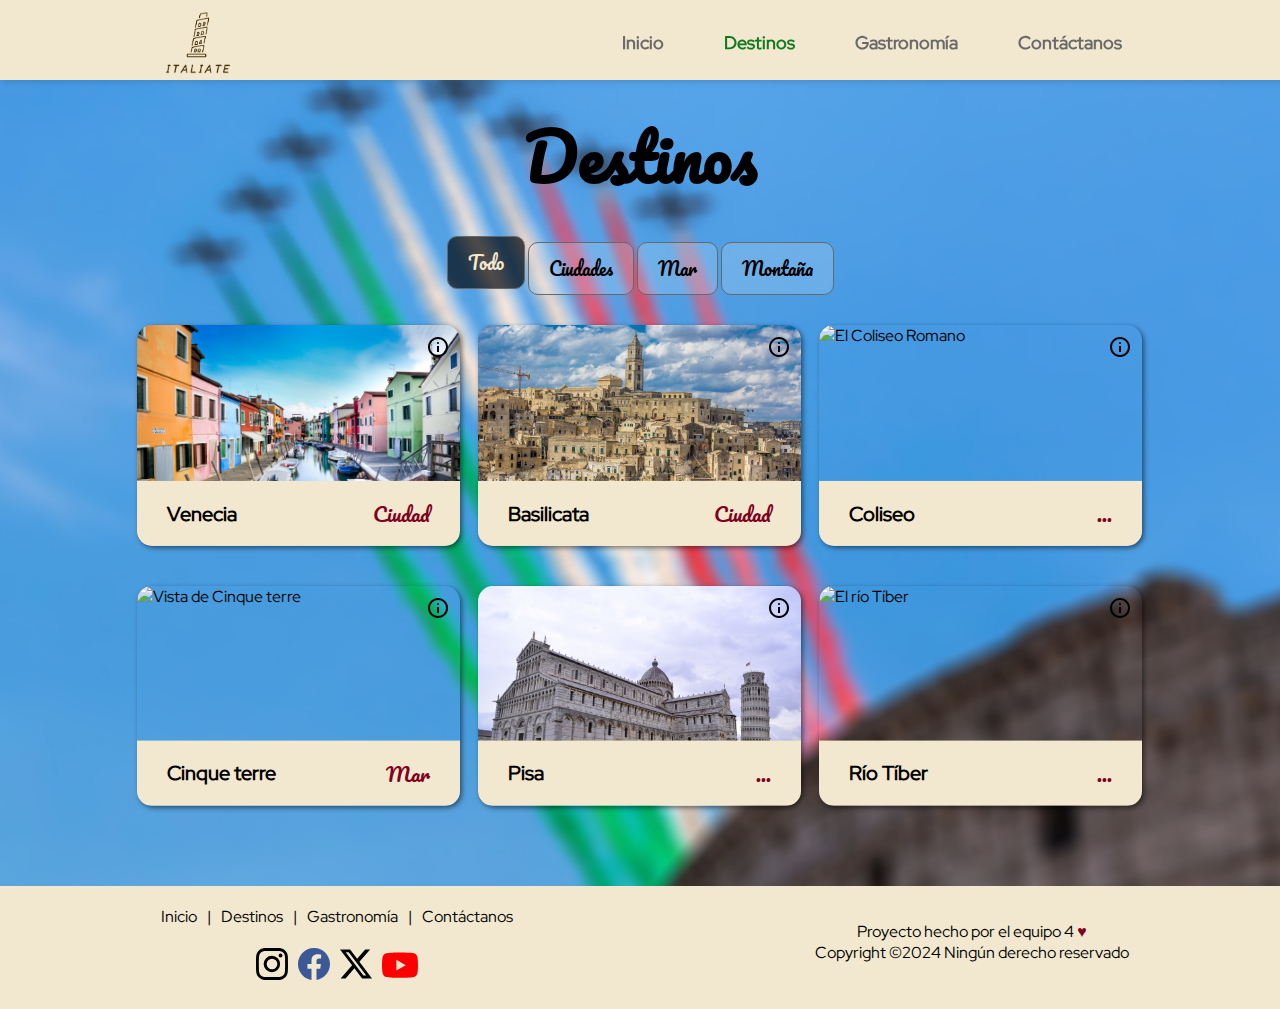
==== pages/destinos.html @ 214d36ff "Destinos" ====
<!DOCTYPE html>
<html lang="en">
<head>
    <meta charset="UTF-8">
    <meta name="viewport" content="width=device-width, initial-scale=1.0">
    <link rel="shortcut icon" href="../resources/images/logo-ico.png" type="image/x-icon">
    <title>Destinos</title>
    <link rel="stylesheet" href="../resources/css/nav.css">
    <link rel="stylesheet" href="../resources/css/footer.css">
    <link rel="stylesheet" href="../resources/css/destinos.css">
</head>
<body>

    <!--Barra de navegación-->

    <header>
      <nav>
          <!--Barra de navegación en pantallas pequeñas-->
          <ul class="barraLateral">
              <li onclick=ocultarBarraLateral()>
                  <a href="#">
                      <svg
                      xmlns="http://www.w3.org/2000/svg"
                      height="32px"
                      viewBox="0 -960 960 960"
                      width="32px">
                      <path d="m256-200-56-56 224-224-224-224 56-56 224 224 224-224 56 56-224 224 224 224-56   56-224-224-224 224Z"/>
                      </svg>
                  </a>
              </li>
              <li><a href="../index.html">Inicio</a></li>
              <li><a class="actual" href="#">Destinos</a></li>
              <li><a href="gastronomia.html">Gastronomía</a></li>
              <li><a href="formulario.html">Contáctanos</a></li>
          </ul>
          <!--Barra de navegación en pantallas grandes-->
          <ul class="barraSuperior">
          <li><img src="../resources/images/logo.png" alt="Logo"></li>
          <li class="ocultarResponsive"><a href="../index.html">Inicio</a></li>
          <li class="ocultarResponsive"><a class="actual" href="#">Destinos</a></li>
          <li class="ocultarResponsive"><a href="gastronomia.html">Gastronomía</a></li>
          <li class="ocultarResponsive"><a href="formulario.html">Contáctanos</a></li>
          <li class="botonMenuNav" onclick=mostrarBarraLateral()>
              <a href="#">
                  <svg
                      xmlns="http://www.w3.org/2000/svg"
                      height="32px"
                      viewBox="0 -960 960 960"
                      width="32px">
                      <path d="M120-240v-80h720v80H120Zm0-200v-80h720v80H120Zm0-200v-80h720v80H120Z"/>
                  </svg>
              </a>
          </li>
          </ul>
      </nav>
    </header>

    <!--Destinos main-->

    <main>
        <article>
        <h1>Destinos</h1>
            <!--Filtros para las tarjetas de los destinos-->
            <ol class="filtros">
                <li>
                    <button id="todo" class="selected">Todo</button>
                </li>
                <li>
                    <button id="ciudad">Ciudades</button>
                </li>
                <li>
                    <button id="mar">Mar</button>
                </li>
                <li>
                    <button id="montana">Montaña</button>
                </li>
            </ol>
            <!--Todas las tarjetas de destino-->
            <ul class="cartas">
                <!--Cada li es el contenido de una carta entera y todas siguen el mismo funcionamiento-->
                <li class="todo ciudad">
                    <div class="carta">
                        <!--Es la imagen de la carta-->
                        <img class="fondo" src="../resources/images/venecia.jpg" alt="Foto de una calle de venecia" />
                        <!--Es el icono de informacion que se encuentra en la carta-->
                        <img class="infoIndicador" src="/resources/images/svg/info.svg" alt="">
                        <!--
                        Este div es el mas importante de la carta, contiene la parte visible e invisible.
                        La parte visible muestra el nombre, la identidad de la carta (es una ciudad) y el boton para mostrar el modal (el boton del modal aunque este en el apartado visible esta oculto hasta que se hace un hover),
                        y la parte invisible muestra la informacion de la carta, esta informacion se oculta por debajo de la carta gracias al overfow hidden, y la hace hover el contenido sube hasta cubrir la carta entera.
                        -->
                        <div class="contenido">
                            <div class="visible">
                                <h2>Venecia</h2>
                                <label class="identidad">Ciudad</label>
                                <button class="btnModal"><svg xmlns="http://www.w3.org/2000/svg" height="20px" viewBox="0 -960 960 960" width="20px"><path d="M120-120v-320h80v184l504-504H520v-80h320v320h-80v-184L256-200h184v80H120Z"/></svg></button>
                            </div>
                            <div class="invisible">
                                <p>Para muchos, Venecia es la ciudad más bella del mundo. Tiene un encanto antiguo y estremecedor que, al día de hoy, se encuentra entre las capitales mundiales de arte contemporáneo. Inmortal y misteriosa, el alma de Venecia está formada por 118 islas unidas por más de 400 puentes separados por canales que hacen las veces de carreteras marítimas, continuamente recorridas por góndolas y barcos en un constante ir y venir. Decir que abunda en tesoros artísticos es incluso irreverente: su encanto romántico e historia son absolutamente únicos.</p>
                            </div>
                        </div>
                    </div>
                </li>
                <!--Carta-->
                <li class="todo ciudad">
                    <div class="carta">
                        <img class="fondo" src="../resources/images/basilicata.jpg" alt="La Basilicata" />
                        <img class="infoIndicador" src="/resources/images/svg/info.svg" alt="">
                        <div class="contenido">
                            <div class="visible">
                                <h2>Basilicata</h2>
                                <label id="ciudad">Ciudad</label>
                                <button class="btnModal" data-id="Basilicata"><svg xmlns="http://www.w3.org/2000/svg" height="20px" viewBox="0 -960 960 960" width="20px"><path d="M120-120v-320h80v184l504-504H520v-80h320v320h-80v-184L256-200h184v80H120Z"/></svg></button>
                            </div>
                            <div class="invisible">
                                <p>Lorem ipsum dolor sit amet consectetur adipisicing elit. Asperiores, blanditiis?
                                </p>
                            </div>
                        </div>
                    </div>
                </li>
                <!--Carta-->
                <li class="todo">
                    <div class="carta">
                        <img class="fondo" src="../resources/images/anfiteatro del Coliseo.jpg" alt="El Coliseo Romano" />
                        <img class="infoIndicador" src="/resources/images/svg/info.svg" alt="">
                        <div class="contenido">
                            <div class="visible">
                                <h2>Coliseo</h2>
                                <label>...</label>
                                <button class="btnModal" data-id="Coliseo"><svg xmlns="http://www.w3.org/2000/svg" height="20px" viewBox="0 -960 960 960" width="20px"><path d="M120-120v-320h80v184l504-504H520v-80h320v320h-80v-184L256-200h184v80H120Z"/></svg></button>
                            </div>
                            <div class="invisible">
                                <p>Lorem ipsum dolor sit amet consectetur adipisicing elit. Asperiores, blanditiis?
                                </p>
                            </div>
                        </div>
                    </div>
                </li>
                <!--Carta-->
                <li class="todo mar">
                    <div class="carta">
                        <img class="fondo" src="../resources/images/manarola de cinque terre.jpg" alt="Vista de Cinque terre" />
                        <img class="infoIndicador" src="/resources/images/svg/info.svg" alt="">
                        <div class="contenido">
                            <div class="visible">
                                <h2>Cinque terre</h2>
                                <label>Mar</label>
                                <button class="btnModal" data-id="cinqueTerre"><svg xmlns="http://www.w3.org/2000/svg" height="20px" viewBox="0 -960 960 960" width="20px"><path d="M120-120v-320h80v184l504-504H520v-80h320v320h-80v-184L256-200h184v80H120Z"/></svg></button>
                            </div>
                            <div class="invisible">
                                <p>Lorem ipsum dolor sit amet consectetur adipisicing elit. Asperiores, blanditiis?
                                </p>
                            </div>
                        </div>
                    </div>
                </li>
                <!--Carta-->
                <li class="todo">
                    <div class="carta">
                        <img class="fondo" src="../resources/images/pisa.jpg" alt="La torre de Pisa" />
                        <img class="infoIndicador" src="/resources/images/svg/info.svg" alt="">
                        <div class="contenido">
                            <div class="visible">
                                <h2>Pisa</h2>
                                <label>...</label>
                                <button class="btnModal" data-id="Pisa"><svg xmlns="http://www.w3.org/2000/svg" height="20px" viewBox="0 -960 960 960" width="20px"><path d="M120-120v-320h80v184l504-504H520v-80h320v320h-80v-184L256-200h184v80H120Z"/></svg></button>
                            </div>
                            <div class="invisible">
                                <p>Lorem ipsum dolor sit amet consectetur adipisicing elit. Asperiores, blanditiis?
                                </p>
                            </div>
                        </div>
                    </div>
                </li>
                <!--Carta-->
                <li class="todo">
                    <div class="carta">
                        <img class="fondo" src="../resources/images/Vista del río Tíber en el centro de Roma Italia.jpg" alt="El río Tíber" />
                        <img class="infoIndicador" src="/resources/images/svg/info.svg" alt="">
                        <div class="contenido">
                            <div class="visible">
                                <h2>Río Tíber</h2>
                                <label>...</label>
                                <button class="btnModal" data-id="tiber"><svg xmlns="http://www.w3.org/2000/svg" height="20px" viewBox="0 -960 960 960" width="20px"><path d="M120-120v-320h80v184l504-504H520v-80h320v320h-80v-184L256-200h184v80H120Z"/></svg></button>
                            </div>
                            <div class="invisible">
                                <p>Lorem ipsum dolor sit amet consectetur adipisicing elit. Asperiores, blanditiis?
                                </p>
                            </div>
                        </div>
                    </div>
                </li>
            </ul>
        </article>
    </main>

    <!--Moodal-->

    <div id="modal">

        <!-- Contenido del modal -->
        <div class="modalContenido">
            <span class="cerrarModal">&times;</span>
            <h1 class="modalHeader"></h1>
            <br><hr><br>
            <p class="modalTexto"></p>
        </div>

    </div>

    <!--Footer-->

    <footer>
        <div class="enlaces">
            <ul>
              <li><a href="../index.html">Inicio</a></li>
              <li>|</li>
              <li><a href="#">Destinos</a></li>
              <li>|</li>
              <li><a href="gastronomia.html">Gastronomía</a></li>
              <li>|</li>
              <li><a href="formulario.html">Contáctanos</a></li>
            </ul>
            <br>
            <ul>
                <li>
                    <a href="#">
                        <img src="../resources/images/svg/instagram.svg" alt="">
                    </a>
                </li>
                <li>
                    <a href="#">
                        <img src="../resources/images/svg/facebook.svg" alt="">
                    </a>
                </li>
                <li>
                    <a href="#">
                        <img src="../resources/images/svg/x.svg" alt="">
                    </a>
                <li>
                    <a href="#">
                        <img src="../resources/images/svg/youtube.svg" alt="">
                    </a>
                </li>
              </ul>
        </div>
        <div class="info">
            <span>Proyecto hecho por el equipo 4&nbsp<span>♥</span></span>
            <span> Copyright ©2024 Ningún derecho reservado</span>
        </div>
    </footer>

    <script src="../resources/js/nav.js"></script>
    <script src="../resources/js/destinos.js"></script>
</body>
</html>
---- resources/css/nav.css ----
:root {
    --body: #696969;
    --background: #f2e8cf;
    --verde: #117A1E;
    --rojo: #800020;
  }

body {
    padding-top: 80px;
}

nav{
    min-width: 295px !important;
    position: fixed;
    top: 0;
    width: 100%;
    background-color: var(--background);
    backdrop-filter: blur(30px);
    box-shadow: 3px 3px 5px rgba(0, 0, 0, 0.1);
    padding: 0 10%;
    z-index: 100;
}

nav img{
    height: 100%;
    margin: 0 30px;
}

nav ul{
    width: 100%;
    list-style: none;
    display: flex;
    justify-content: flex-end;
    align-items: center;
}

nav li{
    height: 80px;
}

nav a{
    font-size: 18px;
    font-weight: 700;
    height: 40px;
    margin: 22px 20px 0 20px;
    padding: 0 10px;
    text-decoration: none;
    display: flex;
    align-items: center;
    text-align: center;
    color: var(--body);
    fill: var(--body);
}

nav li:first-child{
    margin-right: auto;
}

.barraSuperior a:hover {
    color: var(--rojo);
    border-bottom: solid 3px var(--rojo);
    transition: 0.15s;
}
.barraSuperior li:last-child a:hover{
    fill: var(--rojo);
    border: none;
}

.barraLateral{
    position: fixed;
    top: 0;
    right: 0;
    height: 100vh;
    width: 250px;
    z-index: 999;
    background-color: var(--background);
    backdrop-filter: blur(30px);
    box-shadow: -10px 0 10px rgba(0,0,0,0.1);
    display: none;
    flex-direction: column;
    align-items: flex-start;
    justify-content: flex-start;
}

.barraLateral li{
    width: 100%;
}

.barraLateral li:first-child a{
    margin-top: 10px;
}

.barraLateral a{
    width: 100%;
    margin: 0;
    padding-left: 20px;
}

.barraLateral li:first-child a:hover{
    fill: var(--rojo);
    border-bottom: none;
}

.barraLateral a:hover {
    color: var(--rojo);
    border-bottom: solid 3px var(--rojo);
    transition: 0.3s;
}

.actual{
    color:var(--verde);
}

.botonMenuNav{
    display: none;
}

@media(min-width: 800px) {
    .barraLateral {
        display: none !important;
    }
}

@media(max-width: 800px) {
    .ocultarResponsive{
        display: none;
    }
    .botonMenuNav{
        display: block;
    }
    nav{
        padding: 0;
    }
}

@media(max-width: 400px) {
    .barraLateral{
        width: 100%;
    }
}
---- resources/css/footer.css ----
:root {
  --body: #696969;
  --background: #f2e8cf;
  --verde: #117A1E;
  --rojo: #800020;
}

footer {
  min-width: 295px !important;
  display: grid;
  grid-template-columns: auto auto;
  bottom: 0;
  width: 100%;
  padding-top: 20px;
  padding-bottom: 20px;
  background-color: var(--background);
  font-size: 16px;
}

footer .enlaces ul{
  list-style: none;
  width: 100%;
    list-style: none;
    display: flex;
    justify-content: center;
}

footer .enlaces li{
  margin-left: 10px;
}

footer .enlaces a{
  text-decoration: none;
  color: black;
}

footer .info {
  margin-top: 15px;
}

footer .info span {
  display: flex;
  justify-content: center;
}

footer span span {
  color: var(--rojo);
}

@media(max-width: 800px) {
  footer {
    grid-template-columns: auto;
  }
}

@media(max-width: 400px) {
  footer {
    font-size: 12px;
  }
}
---- resources/css/destinos.css ----
@font-face {
    font-family: "Red Hat";
    src: url(../font/RedHatDisplay.ttf);
  }
  @font-face {
    font-family: "Pacifico";
    src: url(../font/Pacifico-Regular.ttf);
  }
  
  * {
    margin: 0;
    padding: 0;
    box-sizing: border-box;
    font-family: "Red Hat";
  }
  
  body {
    min-height: 100vh;
  }
  
  main {
  background-image: url(../images/img1-Desenfocado.jpg);
  background-position: center;
  background-size: cover;
  background-repeat: no-repeat;
  background-attachment: fixed;
  }
  
  article {
    width: 1440px; /* 1440px es el comun conocido como Pantalla de tamaño "L" */
    margin: auto;
    padding-bottom: 40px;
  }
  
  article h1{
      padding-top: 20px;
      text-align: center;
      font-size: 4rem;
      font-family: "Pacifico", "Red Hat";
  }
  
  .filtros {
    text-align: center;
    margin: 30px 0 30px 0;
  }
  
  .filtros * {
    display: inline-block;
  }
  
  .filtros button {
    padding: 10px 20px;
    background-color: transparent;
    border: 1px solid var(--body);
    border-radius: 10px;
    font-size: 18px;
    cursor: pointer;
    transition: all 0.1s;
    color: black;
    background-color: rgba(255, 255, 255, 0.178);
    font-family: "Pacifico", "Red Hat";
  }
  
  .filtros button:hover {
    background-color: rgba(0, 0, 0, 0.671);
    color: var(--background);
    transform: translateY(-6px);
  }
  
  .filtros .selected {
    background-color: rgba(0, 0, 0, 0.671);
    color: var(--background);
    transform: translateY(-6px);
  }
  
  
  
  .cartas {
    display: grid;
    grid-template-columns: 25% 25% 25% 25%;
    list-style: none;
  }
  
  .cartas li {
    margin: 0 auto;
    margin-bottom: 40px;
    width: 95%;
  }
  
  
  .carta {
    position: relative;
    display: block;
    height: 100%;
    width: 100%;
    border-radius: 15px;
    text-decoration: none;
    box-shadow: 2px 2px 5px rgba(0, 0, 0, 0.5);
  
    /* gracias a esto si algo sale del area de la carta no se ve */
    overflow: hidden;
  }
  
  .carta .fondo {
    width: 100%;
    height: auto;
  }
  
  .carta .infoIndicador {
    position: absolute;
    top: 10px;
    right: 10px;
  }
  .carta .contenido {
    position: absolute;
    bottom: 0;
    left: 0;
    height: 100%;
    right: 0;
    border-radius: 15px;
    background-color: var(--background);
  
    /*
    mueve el 100% del contenido por debajo de la carta
    gracias a que su padre .carta tiene el overflow en hidden
    el contenido no se podra ver por que esta fuera del area
    de la carta
     */
    transform: translateY(100%);
    transition: 0.3s ease-in-out;
  }
  
  .visible {
    position: relative;
    justify-content: space-between;
    display: flex;
    align-items: center;
    width: 100%;
    padding: 15px 30px;
    background-color: var(--background);
  
    /*
    la clase .contenido la habia ocultado por debajo de la carta
    y esto ha hecho que todo sus hijos se oculten al salir del area de su padre
    entonces tanto la clase .visible como la clase .invisible quedan ocultas,
    pero gracias a este transform hago que el contenido de la clase
    .visible vuelva a subir hasta verse el 100 de su contenido
    */
    transform: translateY(-100%);
  
    /*
    la transicion al quitar el hover es mas lenta que en clase .invisible
    por lo cual la animacion dura mas, dandole asi ese efecto de rebote
    */
    transition: 0.6s;
  }
  
  .visible h2 {
    width: 75%;
    text-align: left;
    font-size: 20px;
  }
  
  .visible label{
    width: 25%;
    text-align: right;
    font-size: 20px;
    border: none;
    color: var(--rojo);
    font-family: "Pacifico", "Red Hat";
  }
  /*
  El boton de la clase .visible se oculta por defeto
  pues solo quiero que este se vea cuando estamos en hover
  */
  .visible button{
    display: none;
    background-color: transparent;
    border: transparent;
    fill: var(--body);
    transform: translateY(2px);
    transition: 0.3s;
  }
  
  /*
  En hover mueve la parte del contenido que todavia esta por debajo de la carta
  y la que ya esta visible dentro de la carta, hasta lo mas alto de la carta
  y asi poder ver la clase .contenido al completo
   */
  .carta:hover .contenido {
    transform: translateY(0);
  }
  .carta:hover .visible {
    transform: translateY(0);
    padding: 15px 30px 10px 30px;
    border-radius: 15px;
  
    /*
    Como en hover la velocidad de transicion es la misma
    al subir el contenido no hace la animacion de rebotar
    */
    transition: 0.3s ease-in-out;
  }
  
  
  /*
  En hover oculta el label y muestra el boton y viceversa
  */
  .carta:hover .visible label{
    display: none;
  }
  .carta:hover .visible button{
    display: block;
  }
  .carta .visible button:hover{
    cursor: pointer;
    fill: var(--rojo);
  }
  
  /*
  gracias a este div (invisible) podemos ver un scrollbar
  pues el overflow hace su funcion teniendo en cuenta
  que su padre "contenido" tiene una posicion abosulta
  con una altura fija
  */
  .invisible {
    top: 0;
    max-height: 70%;
    margin-right: 10px;
    overflow: auto;
  }
  
  .invisible p {
    padding: 0 10px 0 33px;
    text-align: justify;
    font-size: 16px;
  }
  
  /* Barra de desplazamiento de dentro de las cartas */
  .invisible::-webkit-scrollbar {
    width: 6px;
    background: rgba(0, 0, 0, 0.305);
    border-radius: 50px;
  }
  .invisible::-webkit-scrollbar-thumb {
    background: var(--body);
    border-radius: 50px;
  }
  
  
  
  /* MODAL */
  /*
  El fondo del modal, esto se hace que se vea mas oscura la pagina
  para darle mas enfasis al modal
  */
  #modal {
    display: none; /*oculto el modal por defecto */
    position: fixed;
    z-index: 999; /* Para que el modal siempre este por encima de todo */
    left: 0;
    top: 0;
    width: 100%;
    height: 100%;
    background-color: rgba(0, 0, 0, 0.6);
  }
  
  /* contenido del modal */
  .modalContenido {
    background-color: var(--background);
    margin: 15px auto;
    padding: 20px;
    border: 1px solid #888;
    width: 1024px;
    border-radius: 20px;
    font-size: 22px;
    height: 95%;
    overflow: hidden;
  }
  
  #modal hr{
    height: 1px;
    background-color: var(--body);
    border: solid 2px var(--body);
    border-radius: 25px;
  }
  
  .modalTexto{
    cursor: default;
    overflow: auto;
    height: 85%;
  }
  
  /* Barra de desplazamiento del modal */
  .modalTexto::-webkit-scrollbar {
    width: 6px;
    background: rgba(0, 0, 0, 0.305);
    border-radius: 50px;
  }
  .modalTexto::-webkit-scrollbar-thumb {
    background: var(--body);
    border-radius: 50px;
  }
  
  .cerrarModal{
    color: var(--body);
    float: right;
    font-size: 50px;
    font-weight: bold;
  }
  
  .cerrarModal:hover {
    color: var(--rojo);
    text-decoration: none;
    cursor: pointer;
  }
  
  /*
  1440px es el comun conocido como Pantalla de tamaño "L" (Monitor)
  1024px -> "M"
  768px -> Tablet
  425px -> Movil de tamaño "L"
  375px -> Movil "M"
  320px -> Movil "S"
  
  PC "M"
  cuando la ventana baja de 1440px cambia el area del contenido a 1024px
  para que corresponda a un diseño responsive correspondiente a una patalla "M"
  */
  @media(max-width: 1440px) {
    article {
      width: 1024px;
    }
    .cartas {
      grid-template-columns: 33.3% 33.3% 33.3%;
    }
  }
  
  /* Tablet */
  @media(max-width: 1024px) {
    article {
      width: 768px;
    }
    .filtros button {
      font-size: 14px;
    }
    .visible {
      padding: 5px 20px;
    }
    .visible h2 {
      width: 65%;
      font-size: 16px;
    }
    .visible label {
      width: 35%;
      font-size: 16px;
    }
    .carta:hover .visible {
      padding: 5px 20px 5px 20px;
    }
    .invisible p {
      padding: 0 10px 0 20px;
      font-size: 12px;
    }
    .modalContenido {
      width: 768px;
    }
  }
  
  /* Movil L */
  @media(max-width: 768px) {
    article {
      width: 425px;
    }
    .cartas {
      grid-template-columns: 100%;
      margin-top: 40px;
    }
    .cartas li {
      margin-bottom: 15px;
    }
    .carta:hover .visible {
      padding: 10px 20px 10px 20px;
    }
    .invisible {
      max-height: 79%;
    }
    .modalContenido {
      width: 95%;
    }
  }
  
  /* Movil M */
  @media(max-width: 425px) {
    article {
      width: 375px;
    }
    .cartas {
      margin-top: 50px;
    }
    .invisible {
      max-height: 76%;
    }
  }
  
  /* Movil S */
  @media(max-width: 375px) {
    article {
      width: 320px;
    }
    .filtros button {
      padding: 5px 10px;
      font-size: 12px;
    }
    .cartas {
      margin-top: 30px;
    }
    .invisible {
      max-height: 73%;
    }
  }
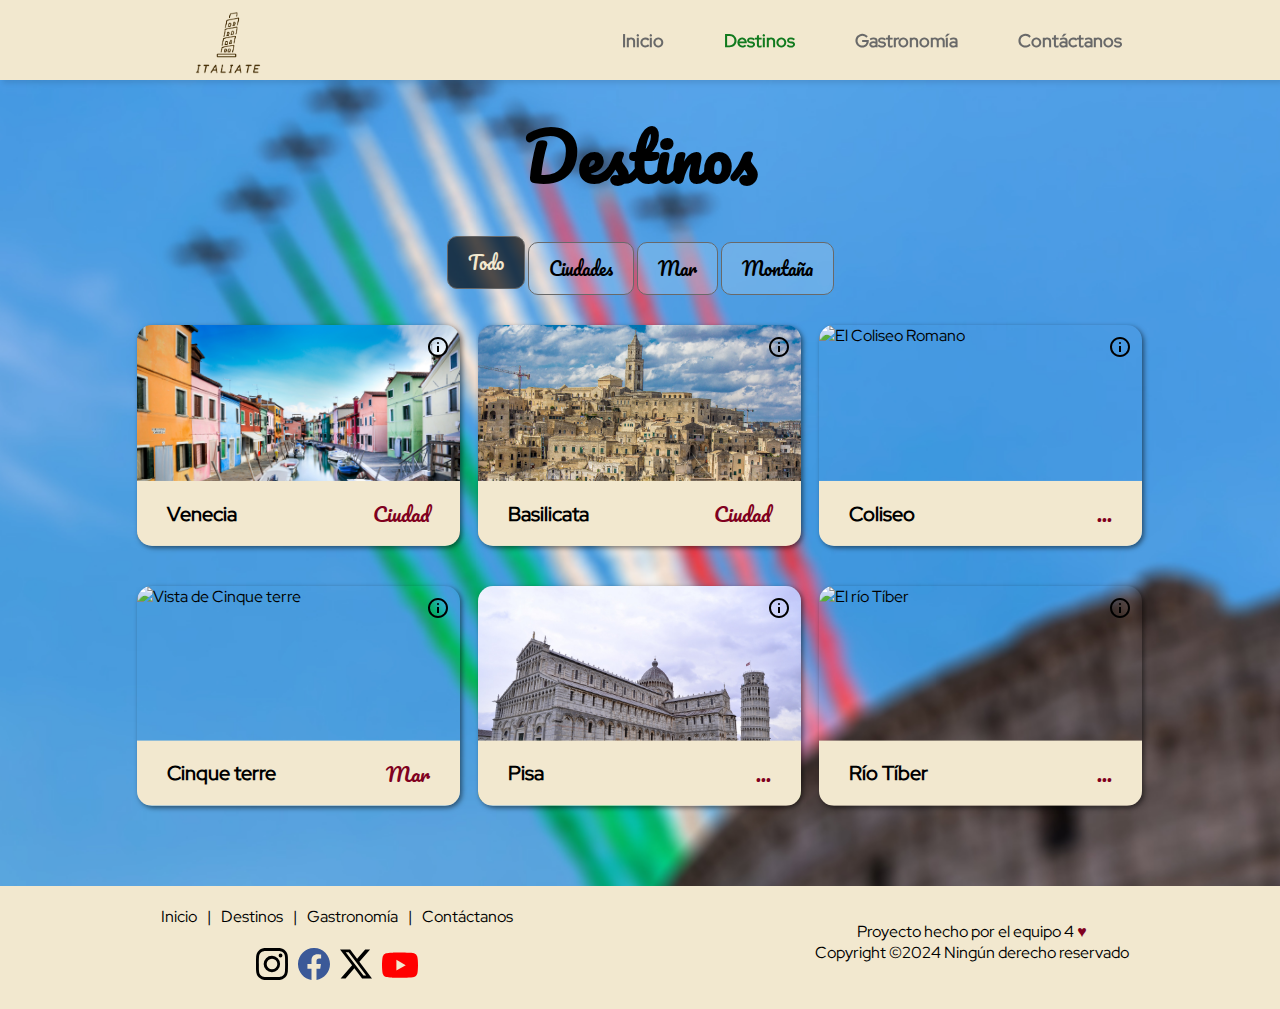
==== commit 46897265: "Carrusel cambio, logo del nav con link, ajuste de formulario" ====
--- a/pages/destinos.html
+++ b/pages/destinos.html
@@ -35,7 +35,7 @@
           </ul>
           <!--Barra de navegación en pantallas grandes-->
           <ul class="barraSuperior">
-          <li><img src="../resources/images/logo.png" alt="Logo"></li>
+          <li><a class="actual" href="../index.html"><img src="../resources/images/logo.png" alt="Logo"></a></li>
           <li class="ocultarResponsive"><a href="../index.html">Inicio</a></li>
           <li class="ocultarResponsive"><a class="actual" href="#">Destinos</a></li>
           <li class="ocultarResponsive"><a href="gastronomia.html">Gastronomía</a></li>
--- a/resources/css/nav.css
+++ b/resources/css/nav.css
@@ -55,11 +55,18 @@
 nav li:first-child{
     margin-right: auto;
 }
+nav li a:first-child{
+    margin-top: 0;
+    height: 100%;
+}
 
 .barraSuperior a:hover {
     color: var(--rojo);
     border-bottom: solid 3px var(--rojo);
     transition: 0.15s;
+}
+.barraSuperior li:first-child a:hover{
+    border-bottom: none;
 }
 .barraSuperior li:last-child a:hover{
     fill: var(--rojo);
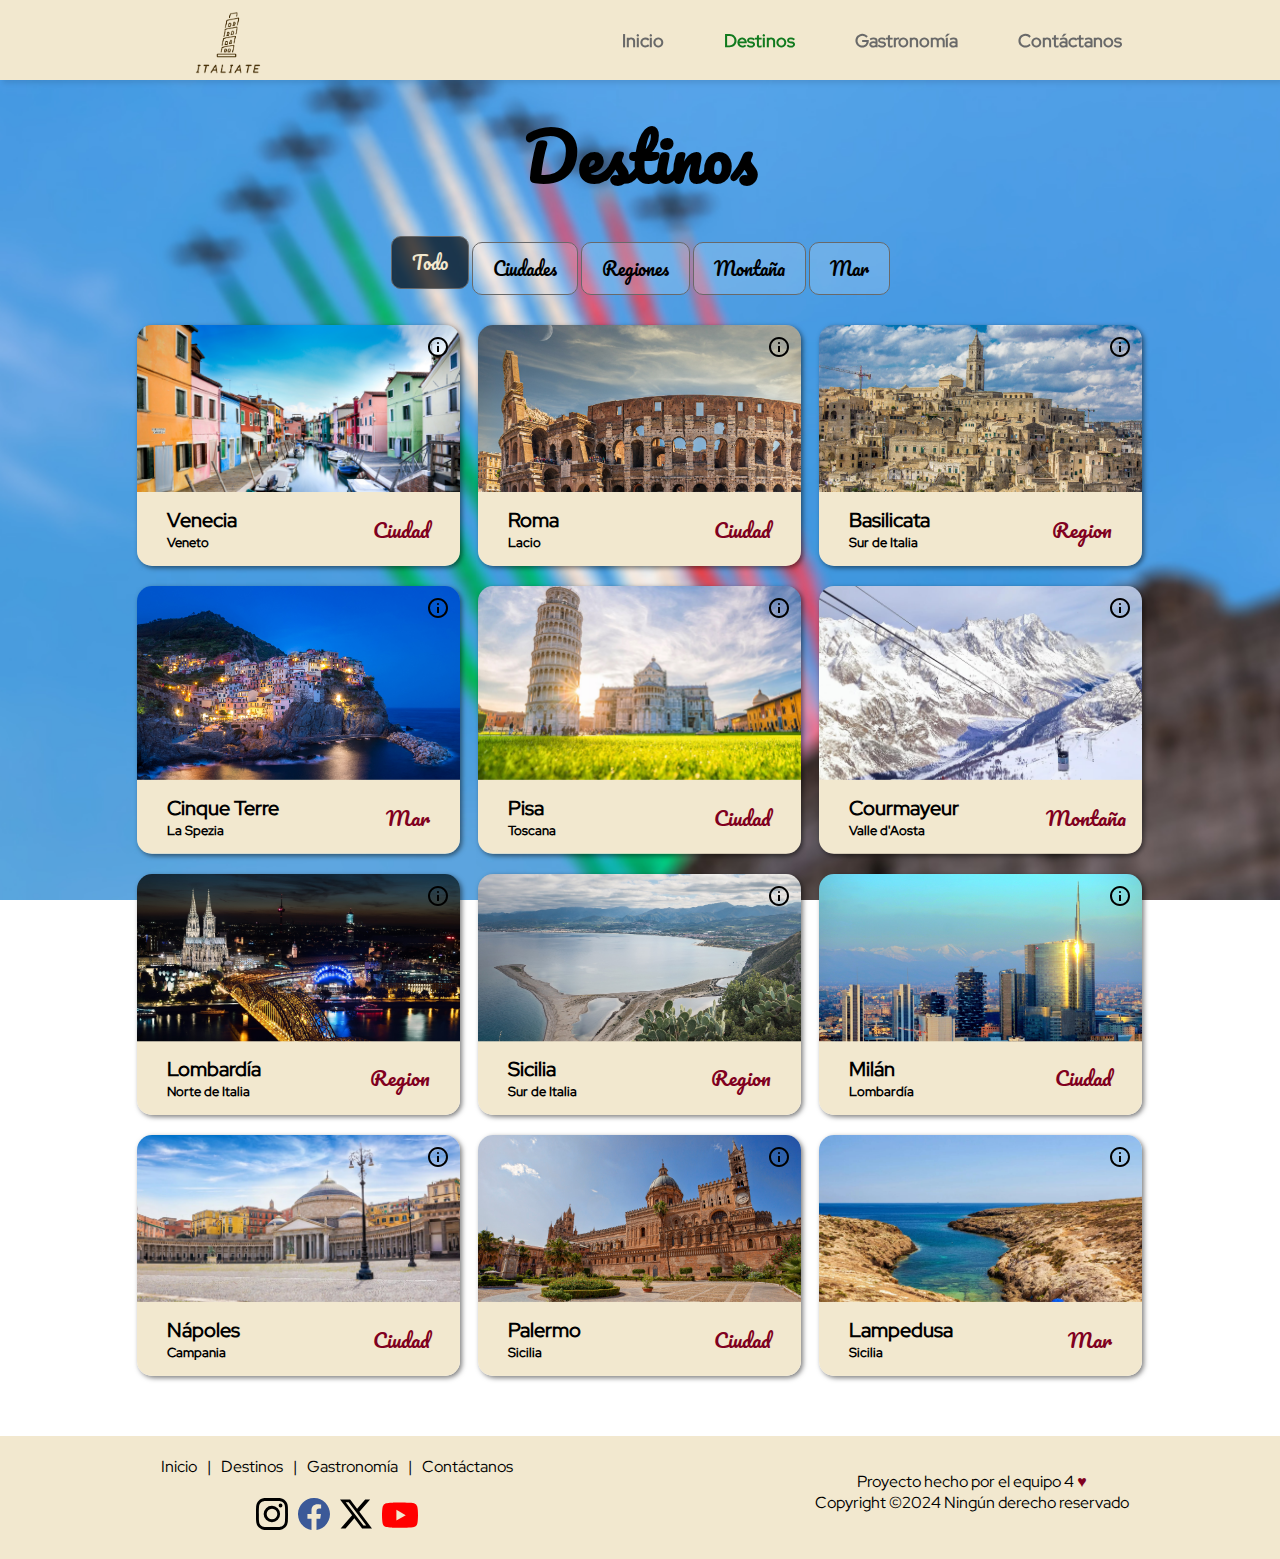
==== commit 7716e7ef: "Destinos, imagenes ordenadas" ====
--- a/pages/destinos.html
+++ b/pages/destinos.html
@@ -3,7 +3,7 @@
 <head>
     <meta charset="UTF-8">
     <meta name="viewport" content="width=device-width, initial-scale=1.0">
-    <link rel="shortcut icon" href="../resources/images/logo-ico.png" type="image/x-icon">
+    <link rel="shortcut icon" href="../resources/images/logo/logo-ico.png" type="image/x-icon">
     <title>Destinos</title>
     <link rel="stylesheet" href="../resources/css/nav.css">
     <link rel="stylesheet" href="../resources/css/footer.css">
@@ -35,7 +35,7 @@
           </ul>
           <!--Barra de navegación en pantallas grandes-->
           <ul class="barraSuperior">
-          <li><a class="actual" href="../index.html"><img src="../resources/images/logo.png" alt="Logo"></a></li>
+          <li><a class="actual" href="../index.html"><img src="../resources/images/logo/logo.png" alt="Logo"></a></li>
           <li class="ocultarResponsive"><a href="../index.html">Inicio</a></li>
           <li class="ocultarResponsive"><a class="actual" href="#">Destinos</a></li>
           <li class="ocultarResponsive"><a href="gastronomia.html">Gastronomía</a></li>
@@ -69,10 +69,13 @@
                     <button id="ciudad">Ciudades</button>
                 </li>
                 <li>
+                    <button id="region">Regiones</button>
+                </li>
+                <li>
+                    <button id="montana">Montaña</button>
+                </li>
+                <li>
                     <button id="mar">Mar</button>
-                </li>
-                <li>
-                    <button id="montana">Montaña</button>
                 </li>
             </ol>
             <!--Todas las tarjetas de destino-->
@@ -81,7 +84,7 @@
                 <li class="todo ciudad">
                     <div class="carta">
                         <!--Es la imagen de la carta-->
-                        <img class="fondo" src="../resources/images/venecia.jpg" alt="Foto de una calle de venecia" />
+                        <img class="fondo" src="../resources/images/destinos/venecia.jpg" alt="Foto de una calle de venecia" />
                         <!--Es el icono de informacion que se encuentra en la carta-->
                         <img class="infoIndicador" src="/resources/images/svg/info.svg" alt="">
                         <!--
@@ -91,47 +94,47 @@
                         -->
                         <div class="contenido">
                             <div class="visible">
-                                <h2>Venecia</h2>
-                                <label class="identidad">Ciudad</label>
+                                <label class="lugar"><h2>Venecia</h2> <h5>Veneto</h5></label>
+                                <label class="tipo">Ciudad</label>
                                 <button class="btnModal"><svg xmlns="http://www.w3.org/2000/svg" height="20px" viewBox="0 -960 960 960" width="20px"><path d="M120-120v-320h80v184l504-504H520v-80h320v320h-80v-184L256-200h184v80H120Z"/></svg></button>
                             </div>
                             <div class="invisible">
-                                <p>Para muchos, Venecia es la ciudad más bella del mundo. Tiene un encanto antiguo y estremecedor que, al día de hoy, se encuentra entre las capitales mundiales de arte contemporáneo. Inmortal y misteriosa, el alma de Venecia está formada por 118 islas unidas por más de 400 puentes separados por canales que hacen las veces de carreteras marítimas, continuamente recorridas por góndolas y barcos en un constante ir y venir. Decir que abunda en tesoros artísticos es incluso irreverente: su encanto romántico e historia son absolutamente únicos.</p>
-                            </div>
-                        </div>
-                    </div>
-                </li>
-                <!--Carta-->
-                <li class="todo ciudad">
-                    <div class="carta">
-                        <img class="fondo" src="../resources/images/basilicata.jpg" alt="La Basilicata" />
-                        <img class="infoIndicador" src="/resources/images/svg/info.svg" alt="">
-                        <div class="contenido">
-                            <div class="visible">
-                                <h2>Basilicata</h2>
-                                <label id="ciudad">Ciudad</label>
+                                <p>Para muchos, Venecia es la ciudad más bella del mundo. Tiene un encanto antiguo y estremecedor que, al día de hoy, se encuentra entre las capitales mundiales de arte contemporáneo.<br><br>Inmortal y misteriosa, el alma de Venecia está formada por 118 islas unidas por más de 400 puentes separados por canales que hacen las veces de carreteras marítimas, continuamente recorridas por góndolas y barcos en un constante ir y venir. Decir que abunda en tesoros artísticos es incluso irreverente: su encanto romántico e historia son absolutamente únicos.</p>
+                            </div>
+                        </div>
+                    </div>
+                </li>
+                <!--Carta-->
+                <li class="todo ciudad">
+                    <div class="carta">
+                        <img class="fondo" src="../resources/images/destinos/roma.jpg" alt="El Coliseo Romano" />
+                        <img class="infoIndicador" src="/resources/images/svg/info.svg" alt="">
+                        <div class="contenido">
+                            <div class="visible">
+                                <label class="lugar"><h2>Roma</h2> <h5>Lacio</h5></label>
+                                <label class="tipo">Ciudad</label>
+                                <button class="btnModal" data-id="Coliseo"><svg xmlns="http://www.w3.org/2000/svg" height="20px" viewBox="0 -960 960 960" width="20px"><path d="M120-120v-320h80v184l504-504H520v-80h320v320h-80v-184L256-200h184v80H120Z"/></svg></button>
+                            </div>
+                            <div class="invisible">
+                                <p>Que tiene sus años, sí, pero los lleva bien: después de todo, Roma es la Ciudad Eterna.<br><br>Caminar por las calles de Roma es caminar por la Historia. Se trata de uno de los destinos turísticos más populares del mundo, que permite, por no decir que impone, incesantes descubrimientos, gracias a la inmensidad de su patrimonio artístico. De hecho, alberga dos capitales en una sola ciudad: la capital italiana y la sede del Papa en el Vaticano, destino de peregrinación universal en la Piazza San Pietro.
+                                </p>
+                            </div>
+                        </div>
+                    </div>
+                </li>
+                <!--Carta-->
+                <li class="todo region">
+                    <div class="carta">
+                        <img class="fondo" src="../resources/images/destinos/basilicata.jpg" alt="La Basilicata" />
+                        <img class="infoIndicador" src="/resources/images/svg/info.svg" alt="">
+                        <div class="contenido">
+                            <div class="visible">
+                                <label class="lugar"><h2>Basilicata</h2><h5>Sur de Italia</h5></label>
+                                <label class="tipo">Region</label>
                                 <button class="btnModal" data-id="Basilicata"><svg xmlns="http://www.w3.org/2000/svg" height="20px" viewBox="0 -960 960 960" width="20px"><path d="M120-120v-320h80v184l504-504H520v-80h320v320h-80v-184L256-200h184v80H120Z"/></svg></button>
                             </div>
                             <div class="invisible">
-                                <p>Lorem ipsum dolor sit amet consectetur adipisicing elit. Asperiores, blanditiis?
-                                </p>
-                            </div>
-                        </div>
-                    </div>
-                </li>
-                <!--Carta-->
-                <li class="todo">
-                    <div class="carta">
-                        <img class="fondo" src="../resources/images/anfiteatro del Coliseo.jpg" alt="El Coliseo Romano" />
-                        <img class="infoIndicador" src="/resources/images/svg/info.svg" alt="">
-                        <div class="contenido">
-                            <div class="visible">
-                                <h2>Coliseo</h2>
-                                <label>...</label>
-                                <button class="btnModal" data-id="Coliseo"><svg xmlns="http://www.w3.org/2000/svg" height="20px" viewBox="0 -960 960 960" width="20px"><path d="M120-120v-320h80v184l504-504H520v-80h320v320h-80v-184L256-200h184v80H120Z"/></svg></button>
-                            </div>
-                            <div class="invisible">
-                                <p>Lorem ipsum dolor sit amet consectetur adipisicing elit. Asperiores, blanditiis?
+                                <p>Basilicata, una región de orígenes antiguos, suspendida entre dos mares y con montañas de gran belleza.<br><br>Basilicata es una región donde el paso del hombre ha dejado importantes huellas desde la prehistoria. Con el antiguo nombre de "Lucania", está enriquecida por un increíble patrimonio artístico. Por no hablar de su panorama nunca aburrido, que va desde las Dolomitas lucanas hasta el Parque del Pollino, pasando por dos mares.
                                 </p>
                             </div>
                         </div>
@@ -140,52 +143,160 @@
                 <!--Carta-->
                 <li class="todo mar">
                     <div class="carta">
-                        <img class="fondo" src="../resources/images/manarola de cinque terre.jpg" alt="Vista de Cinque terre" />
-                        <img class="infoIndicador" src="/resources/images/svg/info.svg" alt="">
-                        <div class="contenido">
-                            <div class="visible">
-                                <h2>Cinque terre</h2>
-                                <label>Mar</label>
+                        <img class="fondo" src="../resources/images/destinos/manarola de cinque terre.jpg" alt="Vista de Cinque terre" />
+                        <img class="infoIndicador" src="/resources/images/svg/info.svg" alt="">
+                        <div class="contenido">
+                            <div class="visible">
+                                <label class="lugar"><h2>Cinque&nbsp;Terre</h2> <h5>La Spezia</h5></label>
+                                <label class="tipo">Mar</label>
                                 <button class="btnModal" data-id="cinqueTerre"><svg xmlns="http://www.w3.org/2000/svg" height="20px" viewBox="0 -960 960 960" width="20px"><path d="M120-120v-320h80v184l504-504H520v-80h320v320h-80v-184L256-200h184v80H120Z"/></svg></button>
                             </div>
                             <div class="invisible">
-                                <p>Lorem ipsum dolor sit amet consectetur adipisicing elit. Asperiores, blanditiis?
-                                </p>
-                            </div>
-                        </div>
-                    </div>
-                </li>
-                <!--Carta-->
-                <li class="todo">
-                    <div class="carta">
-                        <img class="fondo" src="../resources/images/pisa.jpg" alt="La torre de Pisa" />
-                        <img class="infoIndicador" src="/resources/images/svg/info.svg" alt="">
-                        <div class="contenido">
-                            <div class="visible">
-                                <h2>Pisa</h2>
-                                <label>...</label>
+                                <p>18 kilómetros de costa entre rutas de senderismo, calas escondidas y escenarios mágicos.<br><br>Situadas en un escarpado tramo de costa de la Riviera Ligure de Levante, entre Punta Mesco y Punta di Montenero, desde el siglo XVI las Cinque Terre han vinculado su fortuna a la República de Génova, que transformó los pequeños asentamientos agrícolas de <b>Monterosso al Mare, Vernazza, Corniglia, Manarola</b> y <b>Riomaggiore</b> en pueblos marítimos.<br><br>Enclavados en 18 kilómetros de costa, los cinco pueblos siguen siendo de difícil acceso, salvo por ferrocarril. Destino ideal para los amantes del <b>senderismo</b>, destacan las rutas del <b>Sentiero Azzurro, Monte Vè</b> y <b>Focone</b>, que aún conservan vestigios del pasado rural de la zona.<br><br>Dominadas por una cadena montañosa paralela al litoral, son famosas por su belleza natural y, en particular, por sus playas, llenas de bahías y calas.<br><br>En <b>Fegina</b>, la parte nueva de Monterosso, la arena es a veces guijarrosa, a veces más fina, intercalada con escollos llamativos, como Mapassu o Quarto. Aquí encontrarás una de las veinticinco playas más sexys del mundo, según la revista estadounidense Forbes.<br><br>Declarada Patrimonio de la Humanidad por la <b>UNESCO</b> en 1997, la zona cuenta también con numerosos lugares de interés para los aficionados al <b>submarinismo</b>, que en <b>Franata di Corniglia</b> pueden presenciar un auténtico milagro de la naturaleza, entre meros, morenas, congrios, langostas, damiselas y esponjas.
+                                </p>
+                            </div>
+                        </div>
+                    </div>
+                </li>
+                <!--Carta-->
+                <li class="todo ciudad">
+                    <div class="carta">
+                        <img class="fondo" src="../resources/images/destinos/pisa.jpg" alt="La torre de Pisa" />
+                        <img class="infoIndicador" src="/resources/images/svg/info.svg" alt="">
+                        <div class="contenido">
+                            <div class="visible">
+                                <label class="lugar"><h2>Pisa</h2> <h5>Toscana</h5></label>
+                                <label class="tipo">Ciudad</label>
                                 <button class="btnModal" data-id="Pisa"><svg xmlns="http://www.w3.org/2000/svg" height="20px" viewBox="0 -960 960 960" width="20px"><path d="M120-120v-320h80v184l504-504H520v-80h320v320h-80v-184L256-200h184v80H120Z"/></svg></button>
                             </div>
                             <div class="invisible">
-                                <p>Lorem ipsum dolor sit amet consectetur adipisicing elit. Asperiores, blanditiis?
-                                </p>
-                            </div>
-                        </div>
-                    </div>
-                </li>
-                <!--Carta-->
-                <li class="todo">
-                    <div class="carta">
-                        <img class="fondo" src="../resources/images/Vista del río Tíber en el centro de Roma Italia.jpg" alt="El río Tíber" />
-                        <img class="infoIndicador" src="/resources/images/svg/info.svg" alt="">
-                        <div class="contenido">
-                            <div class="visible">
-                                <h2>Río Tíber</h2>
-                                <label>...</label>
-                                <button class="btnModal" data-id="tiber"><svg xmlns="http://www.w3.org/2000/svg" height="20px" viewBox="0 -960 960 960" width="20px"><path d="M120-120v-320h80v184l504-504H520v-80h320v320h-80v-184L256-200h184v80H120Z"/></svg></button>
-                            </div>
-                            <div class="invisible">
-                                <p>Lorem ipsum dolor sit amet consectetur adipisicing elit. Asperiores, blanditiis?
+                                <p>Pisa, la rica ciudad de los "Milagros" con la torre inclinada, conserva el encanto de la antigua República Marítima.<br><br>Pisa es un maravilloso destino turístico en el centro de la Toscana, un museo al aire libre y una ciudad viva, llena de eventos y repleta de estudiantes que acuden a la Normale di Pisa. Su rica gastronomía y sus numerosos monumentos históricos invitan a redescubrirla con todos los sentidos.
+                                </p>
+                            </div>
+                        </div>
+                    </div>
+                </li>
+                <!--Carta-->
+                <li class="todo montana">
+                    <div class="carta">
+                        <img class="fondo" src="../resources/images/destinos/courmayeur.jpg" alt="La torre de Pisa" />
+                        <img class="infoIndicador" src="/resources/images/svg/info.svg" alt="">
+                        <div class="contenido">
+                            <div class="visible">
+                                <label class="lugar"><h2>Courmayeur</h2> <h5>Valle d'Aosta</h5></label>
+                                <label class="tipo">Montaña</label>
+                                <button class="btnModal" data-id="Pisa"><svg xmlns="http://www.w3.org/2000/svg" height="20px" viewBox="0 -960 960 960" width="20px"><path d="M120-120v-320h80v184l504-504H520v-80h320v320h-80v-184L256-200h184v80H120Z"/></svg></button>
+                            </div>
+                            <div class="invisible">
+                                <p>Localidad turística de fama internacional, Courmayeur, en <b>Valle de Aosta</b>, es conocida por la belleza de sus paisajes y por la hospitalidad de sus habitantes.<br><br>El antiguo pueblo ofrece un ambiente alpino auténtico, que se respira tanto paseando por sus tiendas de la céntrica calle Roma como por sus rincones más escondidos.<br><br>La localidad de Courmayeur (a 1.224 metros de altitud) surge en las laderas del <b>Mont Blanc</b>, en una cuenca verde rodeada de <b>abetos y alerces, montañas, glaciales y bellísimos pueblecitos tradicionales</b> a lo largo del curso del Dora Baltea, el río que atraviesa la localidad y todo Valle de Aosta.<br><br>Todo el pueblo destaca por su gran sentido de la hospitalidad y el cuidado de los mínimos detalles que desde siempre han distinguido y caracterizado sus numerosos alojamientos, desde el hotel a de lujo hasta el refugio alpino, pasando por sus históricos cafés del centro y albergues en las pistas.
+                                </p>
+                            </div>
+                        </div>
+                    </div>
+                </li>
+                <!--Carta-->
+                <li class="todo region">
+                    <div class="carta">
+                        <img class="fondo" src="../resources/images/destinos/lombardia.jpg" alt="El río Tíber" />
+                        <img class="infoIndicador" src="/resources/images/svg/info.svg" alt="">
+                        <div class="contenido">
+                            <div class="visible">
+                                <label class="lugar"><h2>Lombardía</h2> <h5>Norte de Italia</h5></label>
+                                <label class="tipo">Region</label>
+                                <button class="btnModal" data-id="tiber"><svg xmlns="http://www.w3.org/2000/svg" height="20px" viewBox="0 -960 960 960" width="20px"><path d="M120-120v-320h80v184l504-504H520v-80h320v320h-80v-184L256-200h184v80H120Z"/></svg></button>
+                            </div>
+                            <div class="invisible">
+                                <p>Lombardía, una tierra dinámica inmersa en el presente y proyectada hacia el futuro, con un extraordinario patrimonio artístico y natural.<br><br>Lombardía es una región del norte de Italia sobre todo conocida por su industria y sus finanzas, pero también por su arte y sus extraordinarios paisajes, empezando por los pintorescos lagos y sus montañas, Valcamonica y Valtellina. Capital y ciudad simbólica, Milán representa su corazón industrial que va de la mano de otras ciudades con un espíritu vibrante.
+                                </p>
+                            </div>
+                        </div>
+                    </div>
+                </li>
+                <!--Carta-->
+                <li class="todo region">
+                    <div class="carta">
+                        <img class="fondo" src="../resources/images/destinos/sicilia.jpg" alt="El río Tíber" />
+                        <img class="infoIndicador" src="/resources/images/svg/info.svg" alt="">
+                        <div class="contenido">
+                            <div class="visible">
+                                <label class="lugar"><h2>Sicilia</h2> <h5>Sur de Italia</h5></label>
+                                <label class="tipo">Region</label>
+                                <button class="btnModal" data-id="tiber"><svg xmlns="http://www.w3.org/2000/svg" height="20px" viewBox="0 -960 960 960" width="20px"><path d="M120-120v-320h80v184l504-504H520v-80h320v320h-80v-184L256-200h184v80H120Z"/></svg></button>
+                            </div>
+                            <div class="invisible">
+                                <p>Sumergirse en Sicilia, donde un mar de arte, cultura, y naturaleza te seducirá y se convertirá en un amor eterno.<br><br>Una zona predominantemente montañosa que se gana el corazón de los turistas de todo el mundo con su maravilloso mar y sus ricas ciudades con encanto propio. Sicilia es una isla de postal caracterizada por las huellas imborrables de los pueblos que la han habitado y hecho única, entre testimonios artísticos y culturales de valor incalculable.
+                                </p>
+                            </div>
+                        </div>
+                    </div>
+                </li>
+                <!--Carta-->
+                <li class="todo ciudad">
+                    <div class="carta">
+                        <img class="fondo" src="../resources/images/destinos/milan.jpg" alt="El río Tíber" />
+                        <img class="infoIndicador" src="/resources/images/svg/info.svg" alt="">
+                        <div class="contenido">
+                            <div class="visible">
+                                <label class="lugar"><h2>Milán</h2> <h5>Lombardía</h5></label>
+                                <label class="tipo">Ciudad</label>
+                                <button class="btnModal" data-id="tiber"><svg xmlns="http://www.w3.org/2000/svg" height="20px" viewBox="0 -960 960 960" width="20px"><path d="M120-120v-320h80v184l504-504H520v-80h320v320h-80v-184L256-200h184v80H120Z"/></svg></button>
+                            </div>
+                            <div class="invisible">
+                                <p>Milán, la metrópoli que se mueve en perfecto y dinámico equilibrio entre historia y modernidad.<br><br>Es considerada tanto una de las capitales mundiales de la moda y el diseño como un centro financiero. Sin embargo, Milán no olvida que también es una ciudad de cultura y pensamiento. Así, aunque siempre tiende a proyectarse hacia el futuro, la capital lombarda no olvida su importante historia, y le rinde homenaje con museos del más alto nivel e iglesias que se encuentran entre las más monumentales de Italia.
+                                </p>
+                            </div>
+                        </div>
+                    </div>
+                </li>
+                <!--Carta-->
+                <li class="todo ciudad">
+                    <div class="carta">
+                        <img class="fondo" src="../resources/images/destinos/napoles.jpg" alt="El río Tíber" />
+                        <img class="infoIndicador" src="/resources/images/svg/info.svg" alt="">
+                        <div class="contenido">
+                            <div class="visible">
+                                <label class="lugar"><h2>Nápoles</h2> <h5>Campania</h5></label>
+                                <label class="tipo">Ciudad</label>
+                                <button class="btnModal" data-id="tiber"><svg xmlns="http://www.w3.org/2000/svg" height="20px" viewBox="0 -960 960 960" width="20px"><path d="M120-120v-320h80v184l504-504H520v-80h320v320h-80v-184L256-200h184v80H120Z"/></svg></button>
+                            </div>
+                            <div class="invisible">
+                                <p>Desde el encanto del paseo marítimo, con el Vesubio asomando, hasta el centro histórico repleto de vida y de belleza.<br><br>Nápoles es una ciudad abrumadora. El hecho de haber sido el lugar de encuentro de diversos pueblos la ha marcado profundamente, desde la más remota antigüedad, haciendo de Nápoles una fuente de cultura. Basta con pasear por sus calles, llenas de tesoros artísticos y arquitectónicos, para darse cuenta de ello. Es una ciudad con una magia única, que incluye atractivos naturales. Desde la cocina hasta el entretenimiento y los estímulos de todo tipo: es imposible aburrirse.
+                                </p>
+                            </div>
+                        </div>
+                    </div>
+                </li>
+                <!--Carta-->
+                <li class="todo ciudad">
+                    <div class="carta">
+                        <img class="fondo" src="../resources/images/destinos/palermo.jpg" alt="El río Tíber" />
+                        <img class="infoIndicador" src="/resources/images/svg/info.svg" alt="">
+                        <div class="contenido">
+                            <div class="visible">
+                                <label class="lugar"><h2>Palermo</h2> <h5>Sicilia</h5></label>
+                                <label class="tipo">Ciudad</label>
+                                <button class="btnModal" data-id="tiber"><svg xmlns="http://www.w3.org/2000/svg" height="20px" viewBox="0 -960 960 960" width="20px"><path d="M120-120v-320h80v184l504-504H520v-80h320v320h-80v-184L256-200h184v80H120Z"/></svg></button>
+                            </div>
+                            <div class="invisible">
+                                <p>Capital siciliana y cruce de culturas y tradiciones, Palermo te enamorará, embriagándote con colores, aromas y sabores.<br><br>Palermo es una ciudad repleta de iglesias, monumentos y obras artísticas de valor incalculable, animada por ruidosos barrios populares que colindan con suntuosos edificios aristocráticos. La guinda del pastel la ponen un clima indulgente todo el año, un mar increíblemente bello y una tradición culinaria irresistible.
+                                </p>
+                            </div>
+                        </div>
+                    </div>
+                </li>
+                <!--Carta-->
+                <li class="todo mar">
+                    <div class="carta">
+                        <img class="fondo" src="../resources/images/destinos/lampedusa.jpg" alt="El río Tíber" />
+                        <img class="infoIndicador" src="/resources/images/svg/info.svg" alt="">
+                        <div class="contenido">
+                            <div class="visible">
+                                <label class="lugar"><h2>Lampedusa</h2> <h5>Sicilia</h5></label>
+                                <label class="tipo">Mar</label>
+                                <button class="btnModal" data-id="tiber"><svg xmlns="http://www.w3.org/2000/svg" height="20px" viewBox="0 -960 960 960" width="20px"><path d="M120-120v-320h80v184l504-504H520v-80h320v320h-80v-184L256-200h184v80H120Z"/></svg></button>
+                            </div>
+                            <div class="invisible">
+                                <p>Es una de los destinos más deseados por los amantes del sol, las inmersiones submarinas y la naturaleza pura: así es Lampedusa, último rincón de territorio italiano antes de la costa africana.<br>Magnífica isla situada al sur de Sicilia, Lampedusa forma, junto a la isla de Linosa y al escollo de Lampione, el archipiélago de las Pelagias (es decir, “isla del alto mar” según la mitología griega). Tierra de frontera entre dos mundos, Lampedusa encierra características ambientales de dos continentes bien distintos: África y Europa. Basta pensar que se encuentra a 210 km de las costas sicilianas y tan sólo a 152 km de las africanas.
                                 </p>
                             </div>
                         </div>
--- a/resources/css/footer.css
+++ b/resources/css/footer.css
@@ -5,11 +5,14 @@
   --rojo: #800020;
 }
 
+body {
+  position: relative;
+}
+
 footer {
   min-width: 295px !important;
   display: grid;
   grid-template-columns: auto auto;
-  bottom: 0;
   width: 100%;
   padding-top: 20px;
   padding-bottom: 20px;
--- a/resources/css/destinos.css
+++ b/resources/css/destinos.css
@@ -19,7 +19,7 @@
   }
   
   main {
-  background-image: url(../images/img1-Desenfocado.jpg);
+  background-image: url(../images/fondos/img1-Desenfocado.jpg);
   background-position: center;
   background-size: cover;
   background-repeat: no-repeat;
@@ -83,8 +83,10 @@
   
   .cartas li {
     margin: 0 auto;
-    margin-bottom: 40px;
+    margin-bottom: 20px;
+    padding-bottom: 20px;
     width: 95%;
+    height: 100%;
   }
   
   
@@ -155,19 +157,22 @@
     transition: 0.6s;
   }
   
-  .visible h2 {
+  .visible .lugar {
     width: 75%;
     text-align: left;
+  }
+  .visible .lugar h2{
     font-size: 20px;
   }
   
-  .visible label{
+  .visible .tipo{
     width: 25%;
     text-align: right;
     font-size: 20px;
     border: none;
     color: var(--rojo);
     font-family: "Pacifico", "Red Hat";
+    transition: 0.3s;
   }
   /*
   El boton de la clase .visible se oculta por defeto
@@ -206,8 +211,9 @@
   /*
   En hover oculta el label y muestra el boton y viceversa
   */
-  .carta:hover .visible label{
-    display: none;
+  .carta:hover .visible .tipo{
+    margin-right: 15px;
+    transition: 0.3s;
   }
   .carta:hover .visible button{
     display: block;
@@ -341,9 +347,6 @@
     article {
       width: 768px;
     }
-    .filtros button {
-      font-size: 14px;
-    }
     .visible {
       padding: 5px 20px;
     }
@@ -357,6 +360,9 @@
     }
     .carta:hover .visible {
       padding: 5px 20px 5px 20px;
+    }
+    .invisible {
+      max-height: 67%;
     }
     .invisible p {
       padding: 0 10px 0 20px;
@@ -372,6 +378,10 @@
     article {
       width: 425px;
     }
+    .filtros button {
+      padding: 8px 13px;
+      font-size: 14px;
+    }
     .cartas {
       grid-template-columns: 100%;
       margin-top: 40px;
@@ -383,10 +393,14 @@
       padding: 10px 20px 10px 20px;
     }
     .invisible {
-      max-height: 79%;
+      max-height: 74%;
     }
     .modalContenido {
       width: 95%;
+      height: 98%;
+    }
+    .modalTexto{
+      height: 86%;
     }
   }
   
@@ -395,11 +409,18 @@
     article {
       width: 375px;
     }
+    .filtros button {
+      font-size: 12px;
+    }
     .cartas {
       margin-top: 50px;
     }
     .invisible {
-      max-height: 76%;
+      max-height: 70%;
+    }
+    .modalContenido {
+      width: 100%;
+      height: 100%;
     }
   }
   
@@ -416,6 +437,6 @@
       margin-top: 30px;
     }
     .invisible {
-      max-height: 73%;
+      max-height: 68%;
     }
   }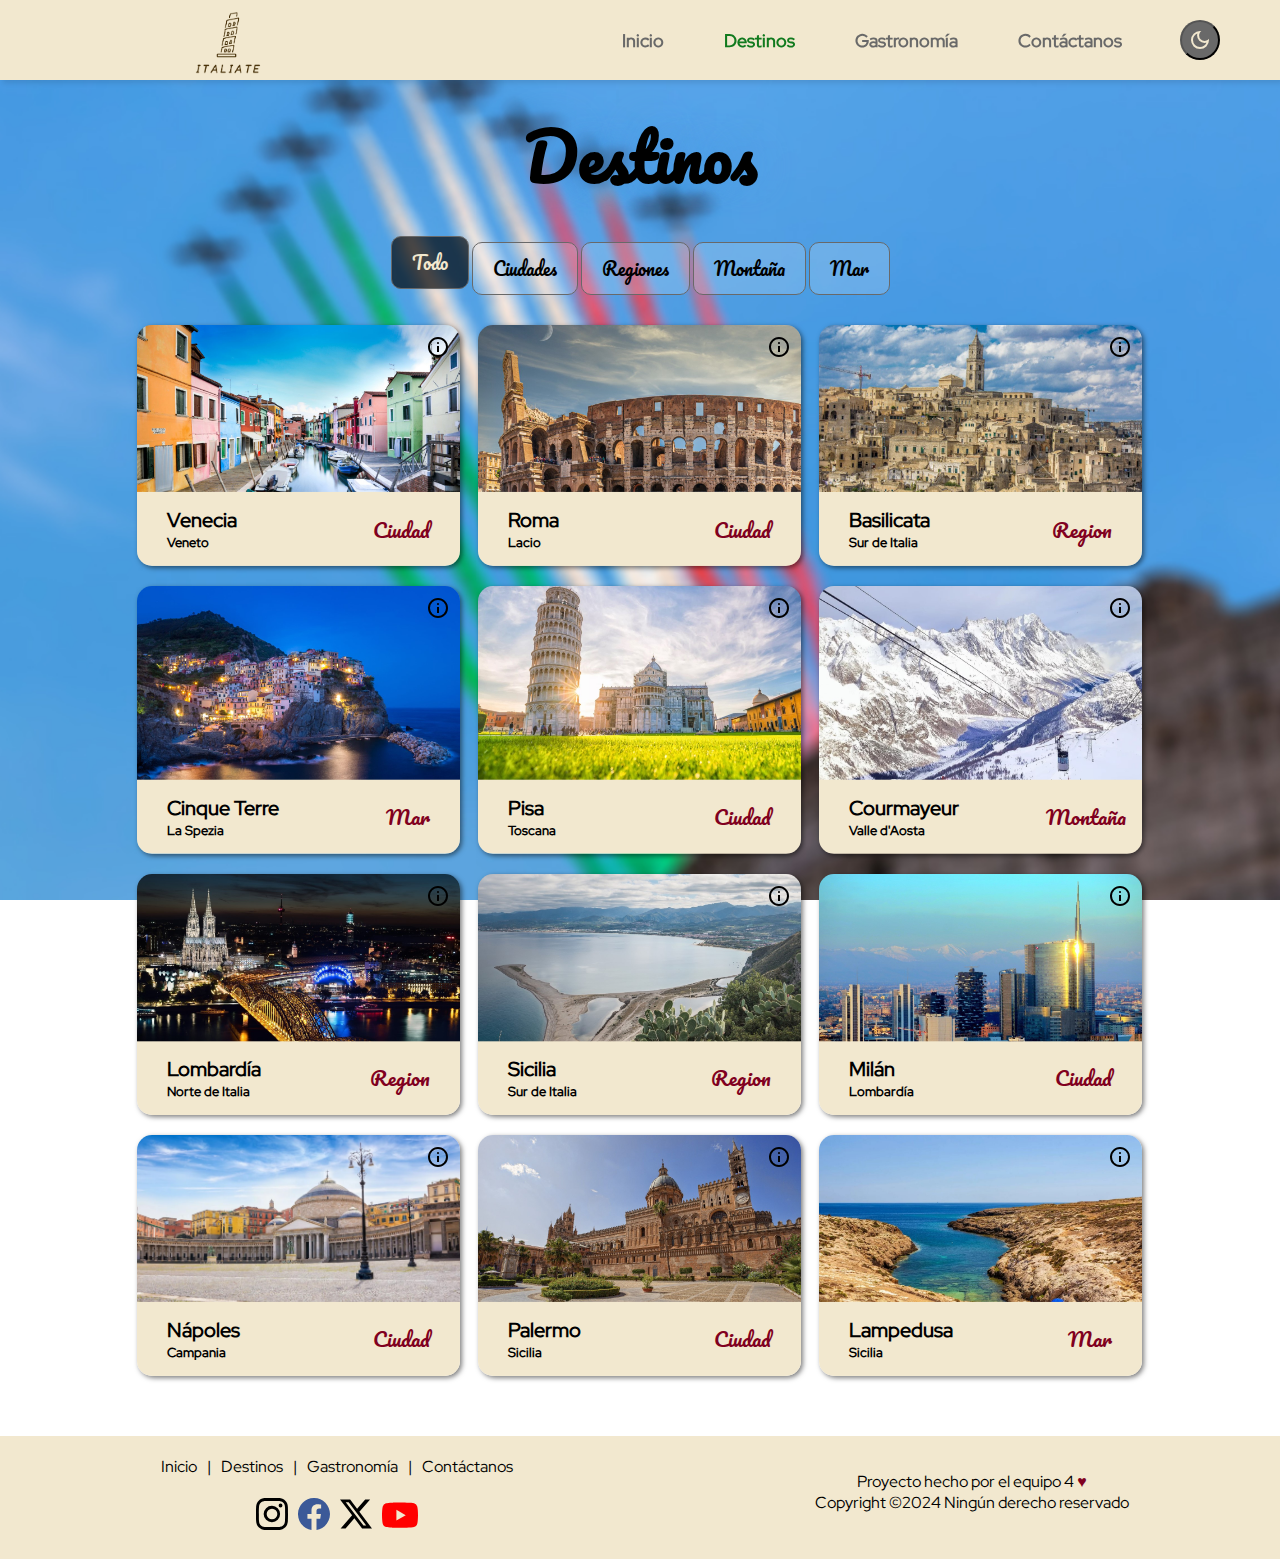
==== commit 46e04f1d: "Gastronomia añadido, forma actualizado, dark mode" ====
--- a/pages/destinos.html
+++ b/pages/destinos.html
@@ -40,6 +40,13 @@
           <li class="ocultarResponsive"><a class="actual" href="#">Destinos</a></li>
           <li class="ocultarResponsive"><a href="gastronomia.html">Gastronomía</a></li>
           <li class="ocultarResponsive"><a href="formulario.html">Contáctanos</a></li>
+          
+        <li class="ocultarResponsive"><button id="theme-switch">
+            <svg xmlns="http://www.w3.org/2000/svg" height="24px" viewBox="0 -960 960 960" width="24px" fill="#e8eaed"><path d="M480-120q-150 0-255-105T120-480q0-150 105-255t255-105q14 0 27.5 1t26.5 3q-41 29-65.5 75.5T444-660q0 90 63 153t153 63q55 0 101-24.5t75-65.5q2 13 3 26.5t1 27.5q0 150-105 255T480-120Zm0-80q88 0 158-48.5T740-375q-20 5-40 8t-40 3q-123 0-209.5-86.5T364-660q0-20 3-40t8-40q-78 32-126.5 102T200-480q0 116 82 198t198 82Zm-10-270Z"/></svg>
+            <svg xmlns="http://www.w3.org/2000/svg" height="24px" viewBox="0 -960 960 960" width="24px" fill="#e8eaed"><path d="M480-360q50 0 85-35t35-85q0-50-35-85t-85-35q-50 0-85 35t-35 85q0 50 35 85t85 35Zm0 80q-83 0-141.5-58.5T280-480q0-83 58.5-141.5T480-680q83 0 141.5 58.5T680-480q0 83-58.5 141.5T480-280ZM200-440H40v-80h160v80Zm720 0H760v-80h160v80ZM440-760v-160h80v160h-80Zm0 720v-160h80v160h-80ZM256-650l-101-97 57-59 96 100-52 56Zm492 496-97-101 53-55 101 97-57 59Zm-98-550 97-101 59 57-100 96-56-52ZM154-212l101-97 55 53-97 101-59-57Zm326-268Z"/></svg>
+
+        </button></li>
+
           <li class="botonMenuNav" onclick=mostrarBarraLateral()>
               <a href="#">
                   <svg
--- a/resources/css/nav.css
+++ b/resources/css/nav.css
@@ -1,18 +1,49 @@
+@font-face {
+    font-family: "Red Hat";
+    src: url(../font/RedHatDisplay.ttf);
+}
+@font-face {
+    font-family: "Pacifico";
+    src: url(../font/Pacifico-Regular.ttf);
+}
+
 :root {
     --body: #696969;
     --background: #f2e8cf;
     --verde: #117A1E;
     --rojo: #800020;
+}
+
+* {
+    margin: 0;
+    padding: 0;
+    box-sizing: border-box;
+    font-family: "Red Hat";
+}
+
+.darkmode{
+    --body: #dcdcdc;        
+    --background:rgb(45, 44, 42);  
+    --verde: #00ff7f;       
+    --rojo: #ff5c5c; 
   }
-
+::-webkit-scrollbar {
+    width: 10px;
+    background: rgba(0, 0, 0, 0.305);
+    border-radius: 50px;
+}
+::-webkit-scrollbar-thumb {
+    background: var(--body);
+    border-radius: 50px;
+}
 body {
     padding-top: 80px;
 }
 
 nav{
-    min-width: 295px !important;
     position: fixed;
     top: 0;
+    min-width: 295px !important;
     width: 100%;
     background-color: var(--background);
     backdrop-filter: blur(30px);
@@ -122,13 +153,40 @@
     display: none;
 }
 
-@media(min-width: 800px) {
+#theme-switch{
+    height: 40px;
+    width: 40px;
+    padding: 0;
+    border-radius: 50%;
+    background-color: var(--body);
+    display: flex;
+    justify-content: center;
+    align-items: center;
+    position: fixed;
+    top: 20px;
+    right:60px;
+}
+#theme-switch svg{
+    fill: var(--background)
+}
+
+#theme-switch svg:last-child{
+    display: none;
+}
+.darkmode #theme-switch svg:first-child{
+    display: none;
+}
+.darkmode #theme-switch svg:last-child{
+    display: block;
+}
+
+@media(min-width: 768px) {
     .barraLateral {
         display: none !important;
     }
 }
 
-@media(max-width: 800px) {
+@media(max-width: 768px) {
     .ocultarResponsive{
         display: none;
     }
@@ -140,7 +198,7 @@
     }
 }
 
-@media(max-width: 400px) {
+@media(max-width: 450px) {
     .barraLateral{
         width: 100%;
     }
--- a/resources/css/footer.css
+++ b/resources/css/footer.css
@@ -1,14 +1,3 @@
-:root {
-  --body: #696969;
-  --background: #f2e8cf;
-  --verde: #117A1E;
-  --rojo: #800020;
-}
-
-body {
-  position: relative;
-}
-
 footer {
   min-width: 295px !important;
   display: grid;
--- a/resources/css/destinos.css
+++ b/resources/css/destinos.css
@@ -1,19 +1,3 @@
-@font-face {
-    font-family: "Red Hat";
-    src: url(../font/RedHatDisplay.ttf);
-  }
-  @font-face {
-    font-family: "Pacifico";
-    src: url(../font/Pacifico-Regular.ttf);
-  }
-  
-  * {
-    margin: 0;
-    padding: 0;
-    box-sizing: border-box;
-    font-family: "Red Hat";
-  }
-  
   body {
     min-height: 100vh;
   }
@@ -37,6 +21,8 @@
       text-align: center;
       font-size: 4rem;
       font-family: "Pacifico", "Red Hat";
+      text-shadow: 0px -5px 35px rgb(76, 156, 229);
+     
   }
   
   .filtros {
@@ -297,17 +283,6 @@
     height: 85%;
   }
   
-  /* Barra de desplazamiento del modal */
-  .modalTexto::-webkit-scrollbar {
-    width: 6px;
-    background: rgba(0, 0, 0, 0.305);
-    border-radius: 50px;
-  }
-  .modalTexto::-webkit-scrollbar-thumb {
-    background: var(--body);
-    border-radius: 50px;
-  }
-  
   .cerrarModal{
     color: var(--body);
     float: right;
@@ -372,6 +347,8 @@
       width: 768px;
     }
   }
+
+  
   
   /* Movil L */
   @media(max-width: 768px) {
@@ -439,4 +416,32 @@
     .invisible {
       max-height: 68%;
     }
+  }
+
+
+  /* Reponsive para el desplazamiento del contenido de modal */
+  @media(max-height: 768px) {
+    .modalTexto{
+      height: 83%;
+    }
+  }
+  @media(max-height: 700px) {
+    .modalTexto{
+      height: 80%;
+    }
+  }
+  @media(max-height: 600px) {
+    .modalTexto{
+      height: 75%;
+    }
+  }
+  @media(max-height: 500px) {
+    .modalTexto{
+      height: 74%;
+    }
+  }
+  @media(max-height: 450px) {
+    .modalTexto{
+      height: 70%;
+    }
   }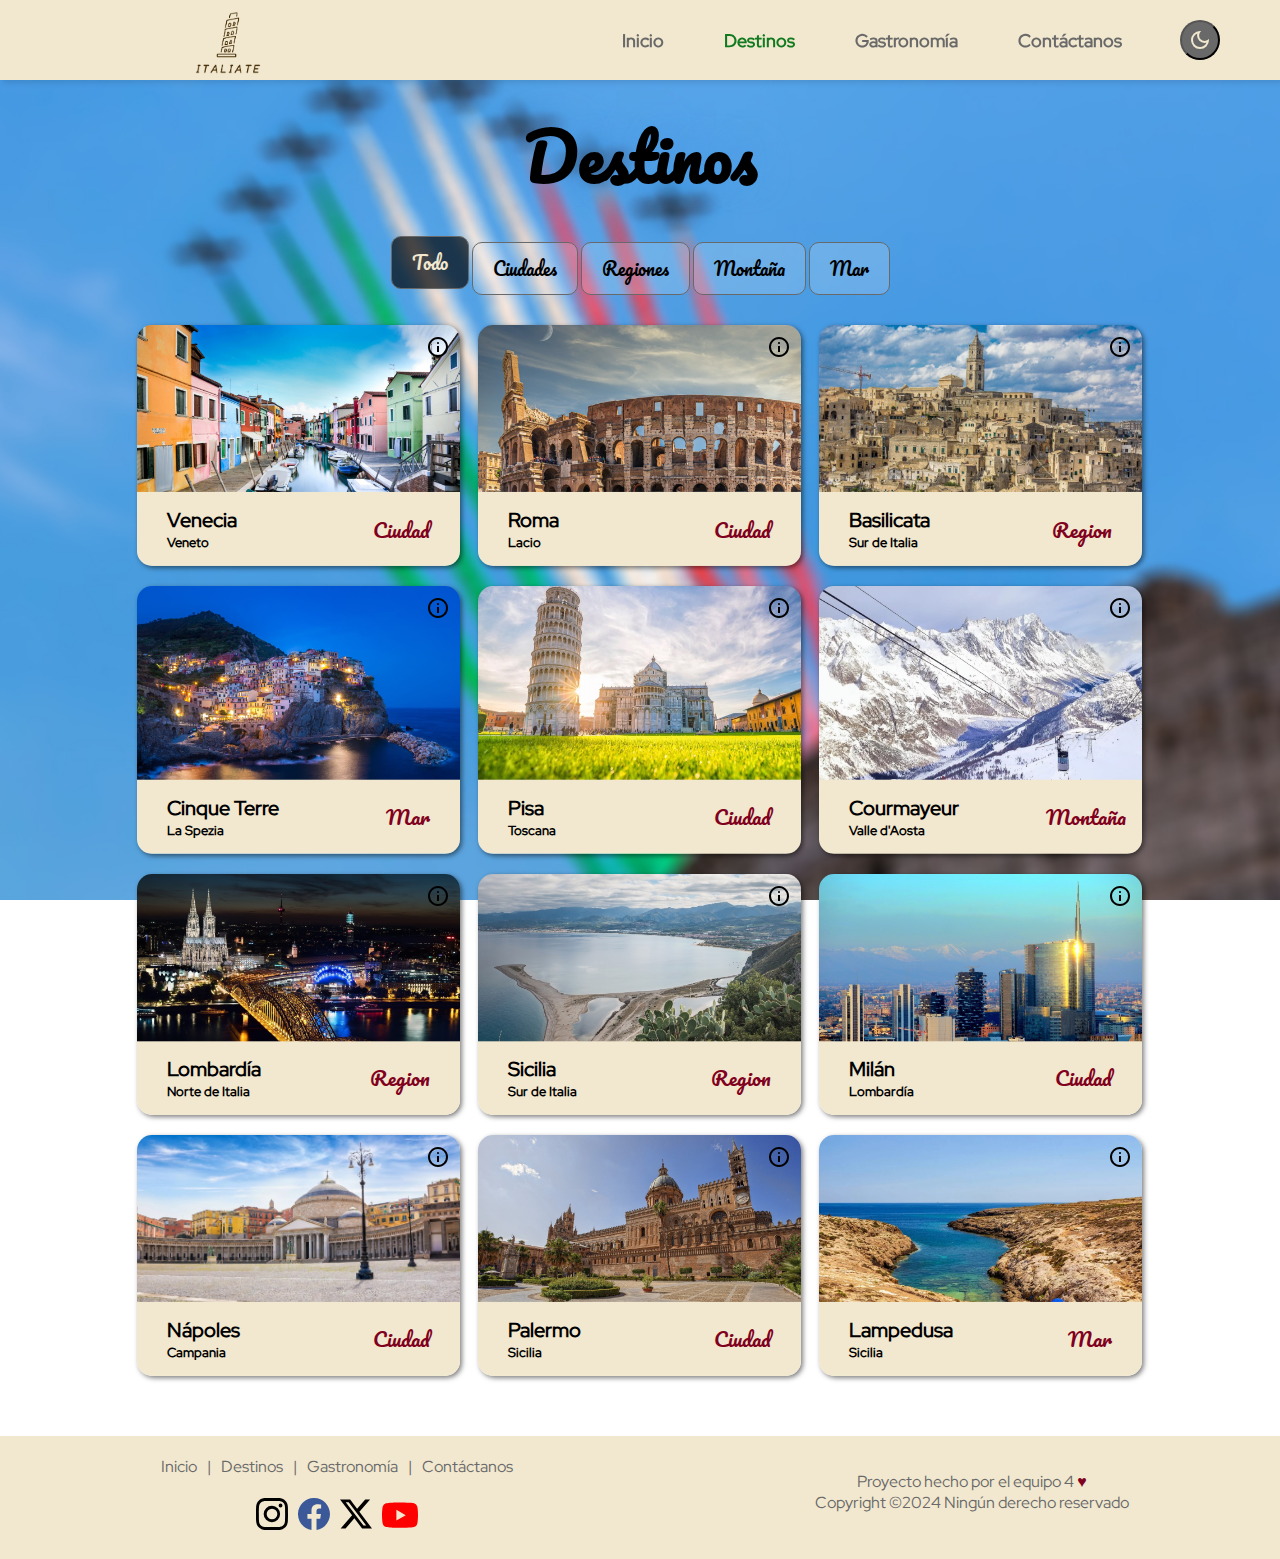
==== commit d2015645: "dark mode ajustado, gastronomia ajustado, form validaciones" ====
--- a/pages/destinos.html
+++ b/pages/destinos.html
@@ -35,7 +35,7 @@
           </ul>
           <!--Barra de navegación en pantallas grandes-->
           <ul class="barraSuperior">
-          <li><a class="actual" href="../index.html"><img src="../resources/images/logo/logo.png" alt="Logo"></a></li>
+          <li class="logo"><a class="actual" href="../index.html"><img src="../resources/images/logo/logo.png" alt="Logo"></a></li>
           <li class="ocultarResponsive"><a href="../index.html">Inicio</a></li>
           <li class="ocultarResponsive"><a class="actual" href="#">Destinos</a></li>
           <li class="ocultarResponsive"><a href="gastronomia.html">Gastronomía</a></li>
--- a/resources/css/nav.css
+++ b/resources/css/nav.css
@@ -12,6 +12,8 @@
     --background: #f2e8cf;
     --verde: #117A1E;
     --rojo: #800020;
+    --sombra: rgb(48, 49, 48);
+    --fondoIndex: url(/resources/images/svg/topography.svg);
 }
 
 * {
@@ -22,10 +24,12 @@
 }
 
 .darkmode{
-    --body: #dcdcdc;        
+    --body: #fff;        
     --background:rgb(45, 44, 42);  
     --verde: #00ff7f;       
     --rojo: #ff5c5c; 
+    --sombra: rgb(48, 49, 48);
+    --fondoIndex: url(/resources/images/svg/topography-dark.svg); 
   }
 ::-webkit-scrollbar {
     width: 10px;
@@ -158,6 +162,7 @@
     width: 40px;
     padding: 0;
     border-radius: 50%;
+    border-color: black;
     background-color: var(--body);
     display: flex;
     justify-content: center;
@@ -180,6 +185,15 @@
     display: block;
 }
 
+footer{
+    color: var(--body);
+}
+
+footer .enlaces a {
+    text-decoration: none;
+    color: var(--body);
+}
+
 @media(min-width: 768px) {
     .barraLateral {
         display: none !important;
@@ -196,6 +210,9 @@
     nav{
         padding: 0;
     }
+    #theme-switch{
+        right: 80px;
+    }
 }
 
 @media(max-width: 450px) {
--- a/resources/css/footer.css
+++ b/resources/css/footer.css
@@ -23,7 +23,6 @@
 
 footer .enlaces a{
   text-decoration: none;
-  color: black;
 }
 
 footer .info {
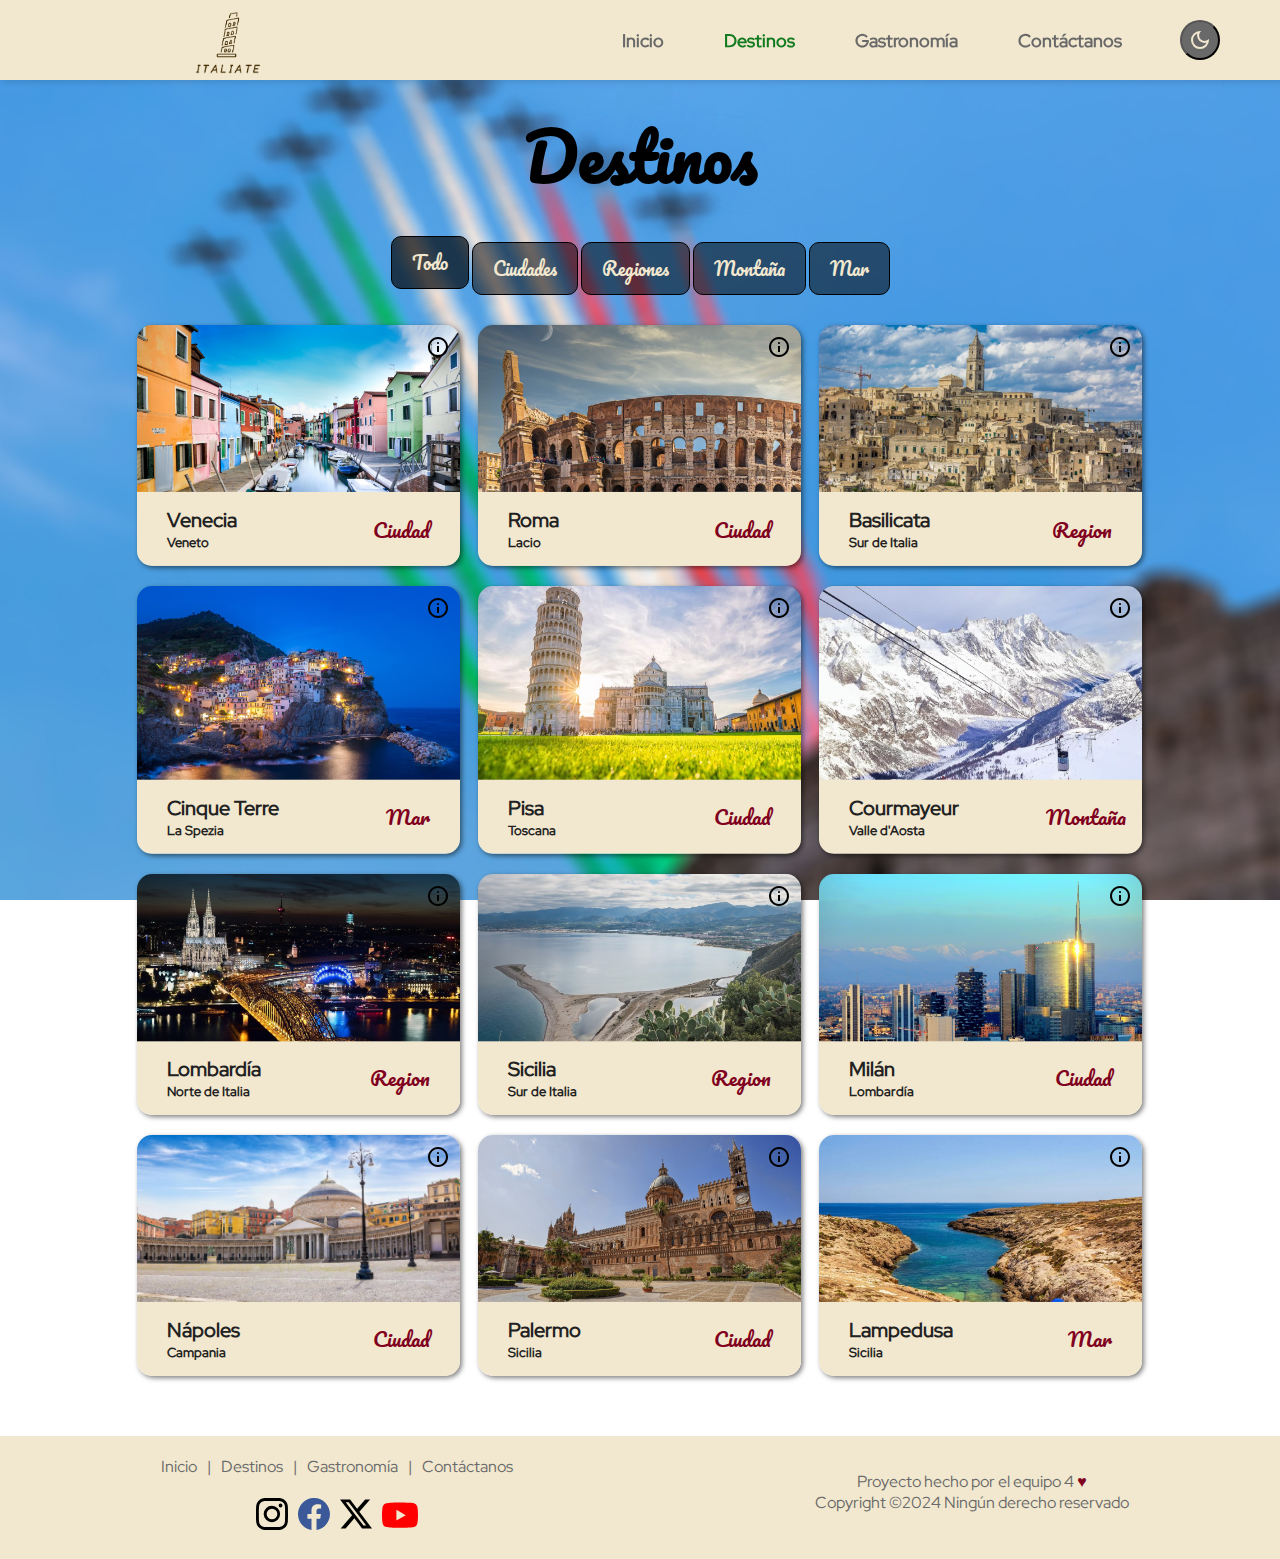
==== commit a2e0ba39: "colores arreglados para el darkmode" ====
--- a/pages/destinos.html
+++ b/pages/destinos.html
@@ -319,8 +319,10 @@
 
         <!-- Contenido del modal -->
         <div class="modalContenido">
-            <span class="cerrarModal">&times;</span>
-            <h1 class="modalHeader"></h1>
+            <div class="head">
+                <span class="cerrarModal">&times;</span>
+                <h1 class="modalHeader"></h1>
+            </div>
             <br><hr><br>
             <p class="modalTexto"></p>
         </div>
@@ -344,21 +346,21 @@
             <ul>
                 <li>
                     <a href="#">
-                        <img src="../resources/images/svg/instagram.svg" alt="">
+                        <img class="instagram" src="/resources/images/svg/instagram.svg" alt="">
                     </a>
                 </li>
                 <li>
                     <a href="#">
-                        <img src="../resources/images/svg/facebook.svg" alt="">
+                        <img src="/resources/images/svg/facebook.svg" alt="">
                     </a>
                 </li>
                 <li>
                     <a href="#">
-                        <img src="../resources/images/svg/x.svg" alt="">
+                        <img class="twitter" src="/resources/images/svg/x.svg" alt="">
                     </a>
                 <li>
                     <a href="#">
-                        <img src="../resources/images/svg/youtube.svg" alt="">
+                        <img src="/resources/images/svg/youtube.svg" alt="">
                     </a>
                 </li>
               </ul>
--- a/resources/css/nav.css
+++ b/resources/css/nav.css
@@ -8,12 +8,28 @@
 }
 
 :root {
+    --b_n: #222222;
     --body: #696969;
     --background: #f2e8cf;
+    --backgroundTransparencia: #f2e8cfd1;
     --verde: #117A1E;
     --rojo: #800020;
-    --sombra: rgb(48, 49, 48);
-    --fondoIndex: url(/resources/images/svg/topography.svg);
+    --sombra: #303130;
+    --backgroundIndex: url(/resources/images/svg/topography.svg);
+    --backgroundDestinos: url(/resources/images/fondos/img1-Desenfocado.jpg);
+    --destinosLabelBack: #4c9be5;
+    --btnBackground: #00000085;
+}
+.darkmode{
+    --b_n: #eeeeee;
+    --body: #fff;
+    --background:#2d2c2a;
+    --backgroundTransparencia: #3a3836d1;
+    --verde: #00ff7f;
+    --rojo: #ff5c5c;
+    --backgroundIndex: url(/resources/images/svg/topography-dark.svg);
+    --backgroundDestinos: url(/resources/images/fondos/img5-Desenfocado.jpg);
+    --destinosLabelBack: #b29478;
 }
 
 * {
@@ -23,14 +39,6 @@
     font-family: "Red Hat";
 }
 
-.darkmode{
-    --body: #fff;        
-    --background:rgb(45, 44, 42);  
-    --verde: #00ff7f;       
-    --rojo: #ff5c5c; 
-    --sombra: rgb(48, 49, 48);
-    --fondoIndex: url(/resources/images/svg/topography-dark.svg); 
-  }
 ::-webkit-scrollbar {
     width: 10px;
     background: rgba(0, 0, 0, 0.305);
--- a/resources/css/destinos.css
+++ b/resources/css/destinos.css
@@ -1,13 +1,16 @@
   body {
     min-height: 100vh;
+    display: flex;
+    flex-direction: column;
   }
   
   main {
-  background-image: url(../images/fondos/img1-Desenfocado.jpg);
+  background-image: var(--backgroundDestinos);
   background-position: center;
   background-size: cover;
   background-repeat: no-repeat;
   background-attachment: fixed;
+  flex-grow: 1;
   }
   
   article {
@@ -21,7 +24,7 @@
       text-align: center;
       font-size: 4rem;
       font-family: "Pacifico", "Red Hat";
-      text-shadow: 0px -5px 35px rgb(76, 156, 229);
+      text-shadow: 0px -5px 35px var(--destinosLabelBack);
      
   }
   
@@ -37,25 +40,25 @@
   .filtros button {
     padding: 10px 20px;
     background-color: transparent;
-    border: 1px solid var(--body);
+    border: 1px solid black;
     border-radius: 10px;
     font-size: 18px;
     cursor: pointer;
     transition: all 0.1s;
-    color: black;
-    background-color: rgba(255, 255, 255, 0.178);
+    color: #f2e8cf;
+    background-color: var(--btnBackground);
     font-family: "Pacifico", "Red Hat";
   }
   
   .filtros button:hover {
     background-color: rgba(0, 0, 0, 0.671);
-    color: var(--background);
+    color: #f2e8cf;
     transform: translateY(-6px);
   }
   
   .filtros .selected {
     background-color: rgba(0, 0, 0, 0.671);
-    color: var(--background);
+    color: #f2e8cf;
     transform: translateY(-6px);
   }
   
@@ -84,6 +87,7 @@
     border-radius: 15px;
     text-decoration: none;
     box-shadow: 2px 2px 5px rgba(0, 0, 0, 0.5);
+    color: var(--b_n);
   
     /* gracias a esto si algo sale del area de la carta no se ve */
     overflow: hidden;
@@ -260,29 +264,31 @@
   /* contenido del modal */
   .modalContenido {
     background-color: var(--background);
-    margin: 15px auto;
+    margin: 10% auto;
     padding: 20px;
     border: 1px solid #888;
     width: 1024px;
     border-radius: 20px;
     font-size: 22px;
-    height: 95%;
+    height: 60%;
+    max-height: 800px;
     overflow: hidden;
+    display: flex;
+    flex-direction: column;
   }
   
   #modal hr{
     height: 1px;
-    background-color: var(--body);
-    border: solid 2px var(--body);
+    background-color: grey;
+    border: solid 2px grey;
     border-radius: 25px;
   }
-  
-  .modalTexto{
-    cursor: default;
-    overflow: auto;
-    height: 85%;
-  }
-  
+  .modal .head{
+    flex-direction: wrap;
+  }
+  .modalHeader{
+    color: var(--b_n);
+  }
   .cerrarModal{
     color: var(--body);
     float: right;
@@ -295,6 +301,13 @@
     text-decoration: none;
     cursor: pointer;
   }
+  .modalTexto{
+    cursor: default;
+    overflow: auto;
+    color: var(--b_n);
+    flex-shrink: 1;
+  }
+  
   
   /*
   1440px es el comun conocido como Pantalla de tamaño "L" (Monitor)
@@ -373,11 +386,11 @@
       max-height: 74%;
     }
     .modalContenido {
+      margin: 10% auto;
+    }
+    .modalContenido {
       width: 95%;
-      height: 98%;
-    }
-    .modalTexto{
-      height: 86%;
+      height: 90%;
     }
   }
   
@@ -416,32 +429,4 @@
     .invisible {
       max-height: 68%;
     }
-  }
-
-
-  /* Reponsive para el desplazamiento del contenido de modal */
-  @media(max-height: 768px) {
-    .modalTexto{
-      height: 83%;
-    }
-  }
-  @media(max-height: 700px) {
-    .modalTexto{
-      height: 80%;
-    }
-  }
-  @media(max-height: 600px) {
-    .modalTexto{
-      height: 75%;
-    }
-  }
-  @media(max-height: 500px) {
-    .modalTexto{
-      height: 74%;
-    }
-  }
-  @media(max-height: 450px) {
-    .modalTexto{
-      height: 70%;
-    }
   }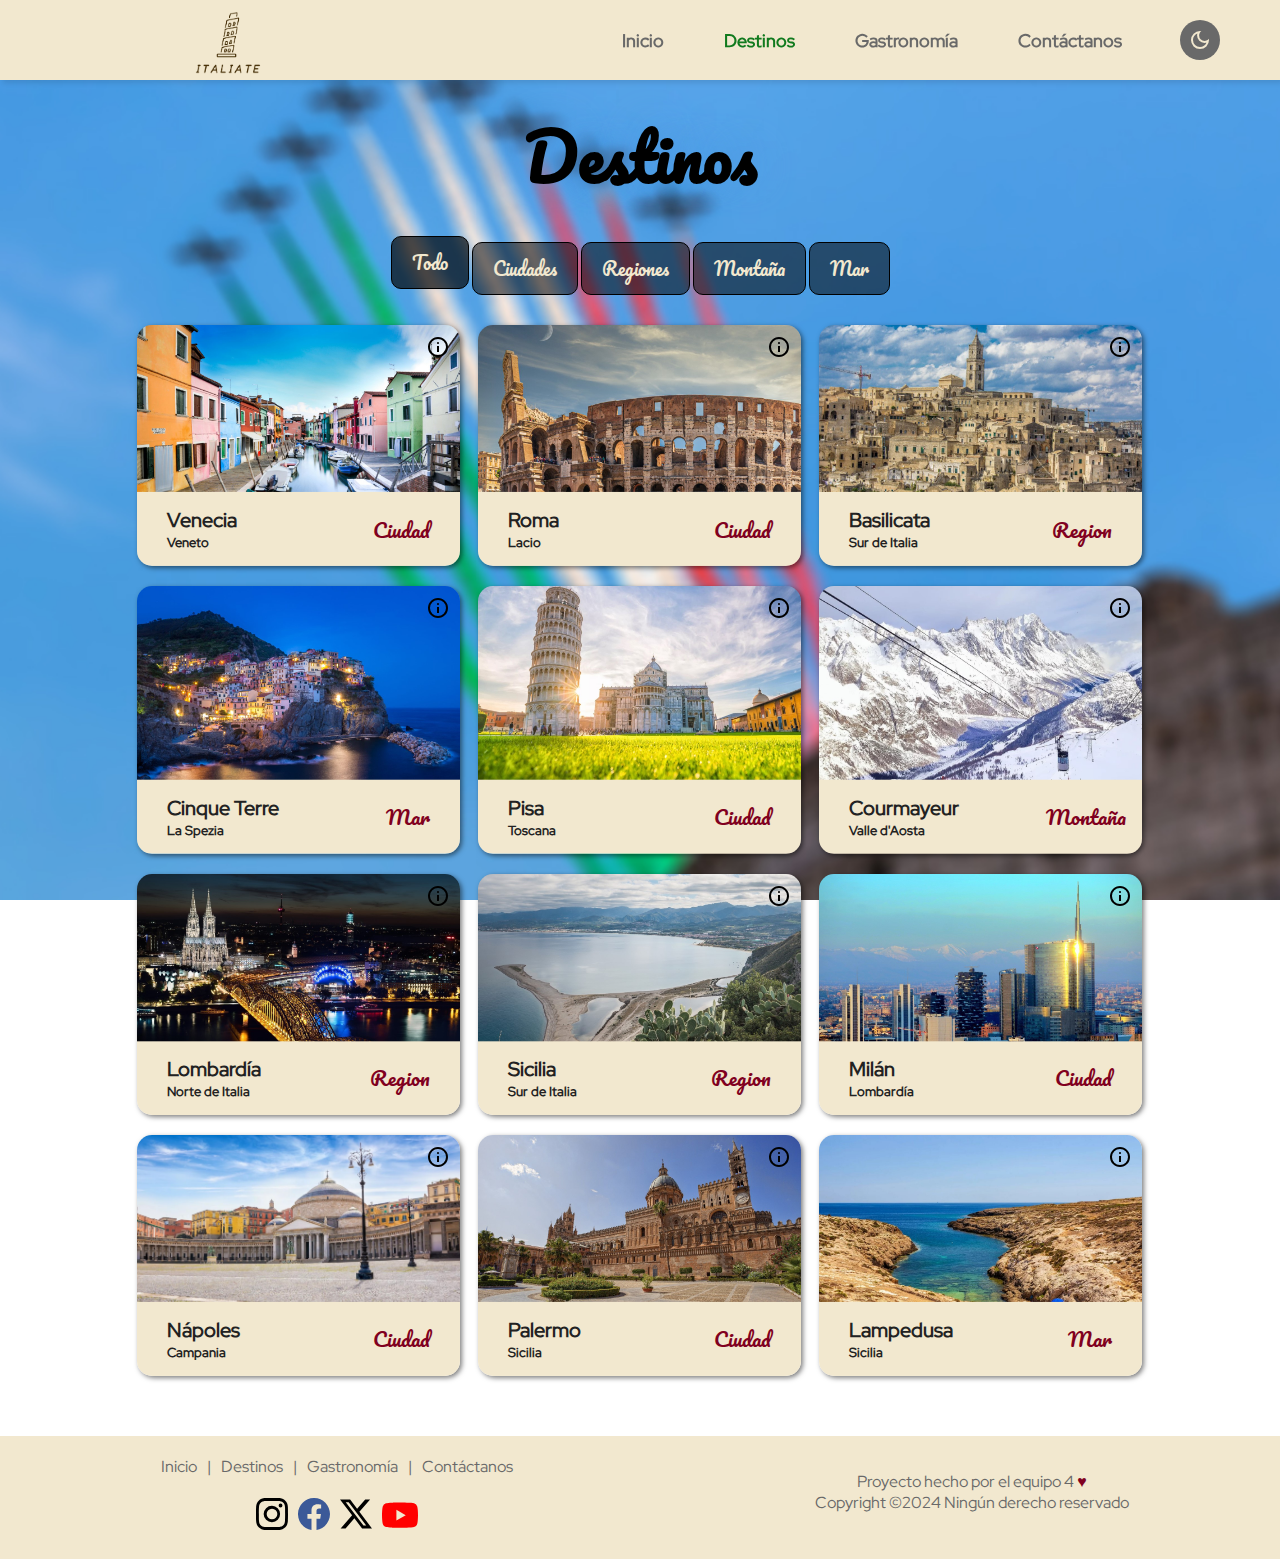
==== commit 673613ca: "boton darkmode en todas las paginas" ====
--- a/pages/destinos.html
+++ b/pages/destinos.html
@@ -41,7 +41,7 @@
           <li class="ocultarResponsive"><a href="gastronomia.html">Gastronomía</a></li>
           <li class="ocultarResponsive"><a href="formulario.html">Contáctanos</a></li>
           
-        <li class="ocultarResponsive"><button id="theme-switch">
+        <li><button id="theme-switch">
             <svg xmlns="http://www.w3.org/2000/svg" height="24px" viewBox="0 -960 960 960" width="24px" fill="#e8eaed"><path d="M480-120q-150 0-255-105T120-480q0-150 105-255t255-105q14 0 27.5 1t26.5 3q-41 29-65.5 75.5T444-660q0 90 63 153t153 63q55 0 101-24.5t75-65.5q2 13 3 26.5t1 27.5q0 150-105 255T480-120Zm0-80q88 0 158-48.5T740-375q-20 5-40 8t-40 3q-123 0-209.5-86.5T364-660q0-20 3-40t8-40q-78 32-126.5 102T200-480q0 116 82 198t198 82Zm-10-270Z"/></svg>
             <svg xmlns="http://www.w3.org/2000/svg" height="24px" viewBox="0 -960 960 960" width="24px" fill="#e8eaed"><path d="M480-360q50 0 85-35t35-85q0-50-35-85t-85-35q-50 0-85 35t-35 85q0 50 35 85t85 35Zm0 80q-83 0-141.5-58.5T280-480q0-83 58.5-141.5T480-680q83 0 141.5 58.5T680-480q0 83-58.5 141.5T480-280ZM200-440H40v-80h160v80Zm720 0H760v-80h160v80ZM440-760v-160h80v160h-80Zm0 720v-160h80v160h-80ZM256-650l-101-97 57-59 96 100-52 56Zm492 496-97-101 53-55 101 97-57 59Zm-98-550 97-101 59 57-100 96-56-52ZM154-212l101-97 55 53-97 101-59-57Zm326-268Z"/></svg>
 
--- a/resources/css/nav.css
+++ b/resources/css/nav.css
@@ -41,11 +41,11 @@
 
 ::-webkit-scrollbar {
     width: 10px;
-    background: rgba(0, 0, 0, 0.305);
+    background: rgba(134, 134, 134, 0.305);
     border-radius: 50px;
 }
 ::-webkit-scrollbar-thumb {
-    background: var(--body);
+    background: grey;
     border-radius: 50px;
 }
 body {
@@ -170,7 +170,7 @@
     width: 40px;
     padding: 0;
     border-radius: 50%;
-    border-color: black;
+    border: none;
     background-color: var(--body);
     display: flex;
     justify-content: center;
@@ -178,6 +178,7 @@
     position: fixed;
     top: 20px;
     right:60px;
+    cursor: pointer;
 }
 #theme-switch svg{
     fill: var(--background)
